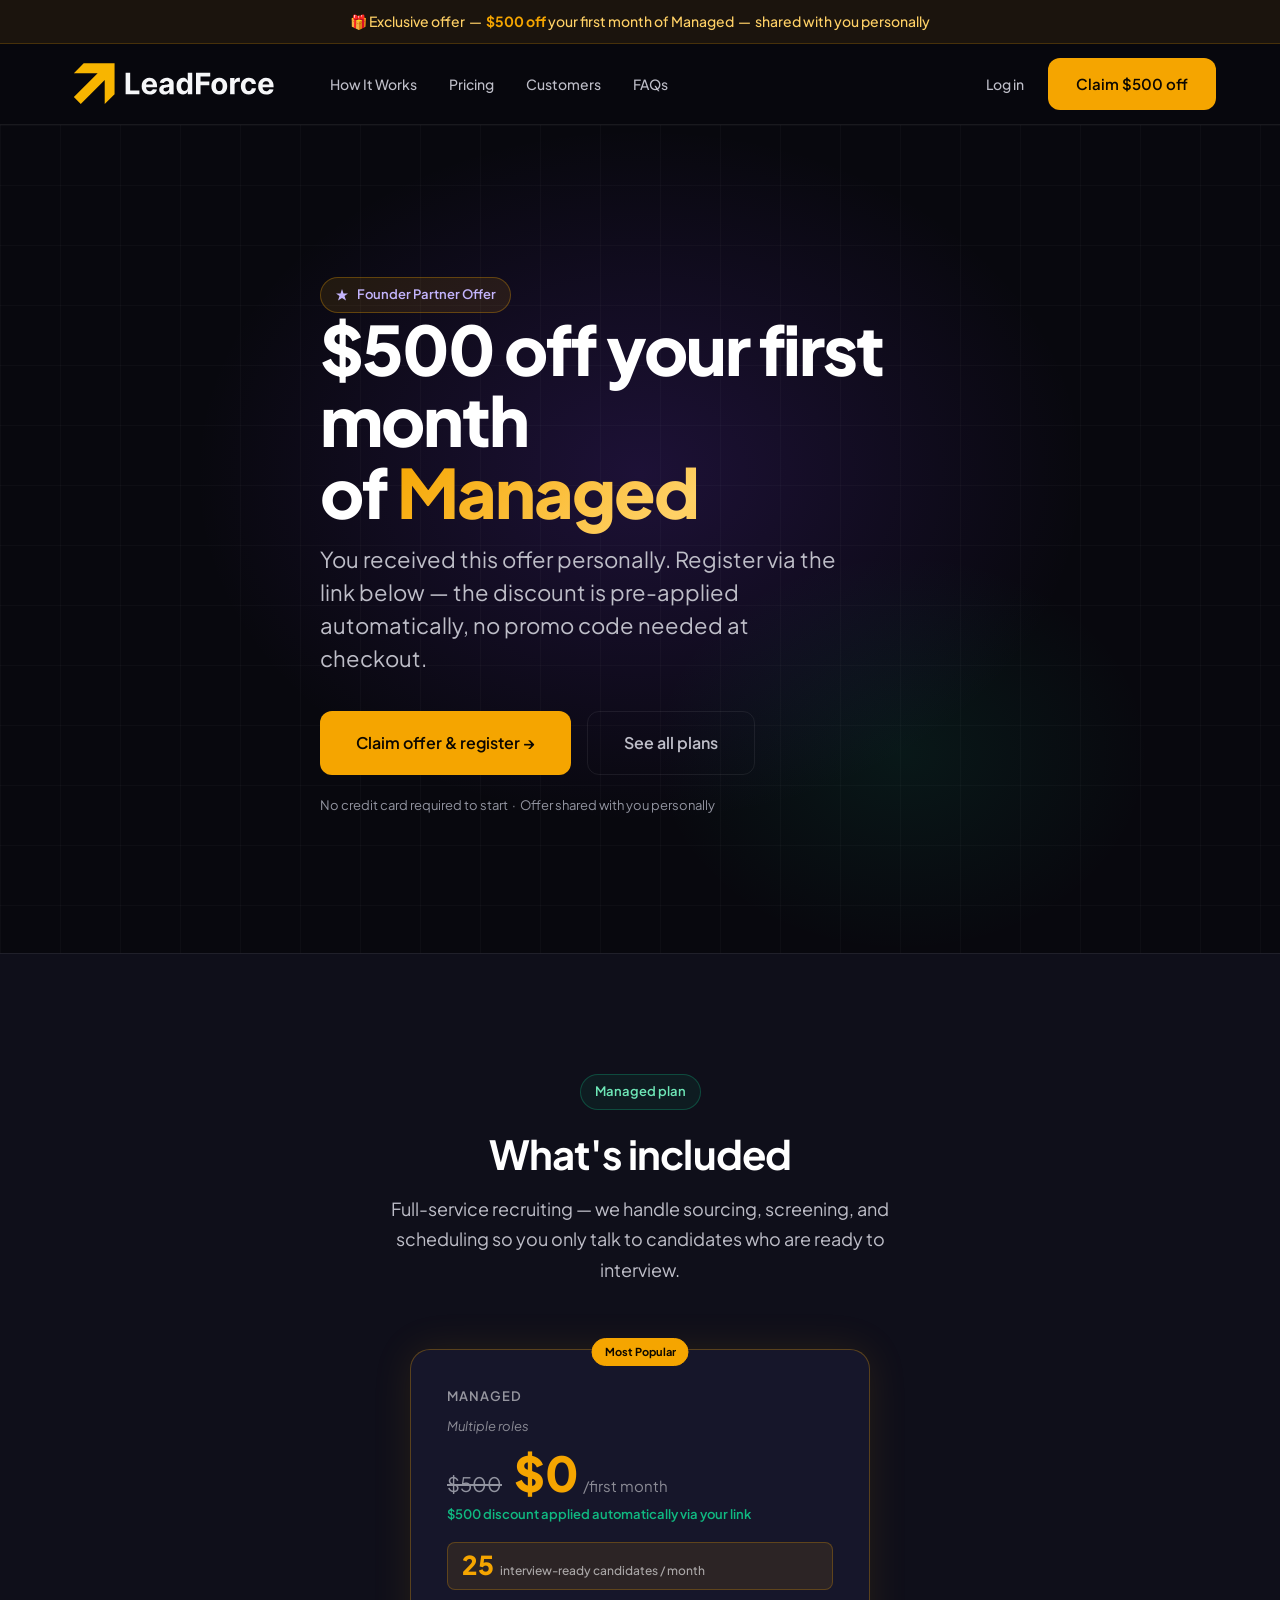
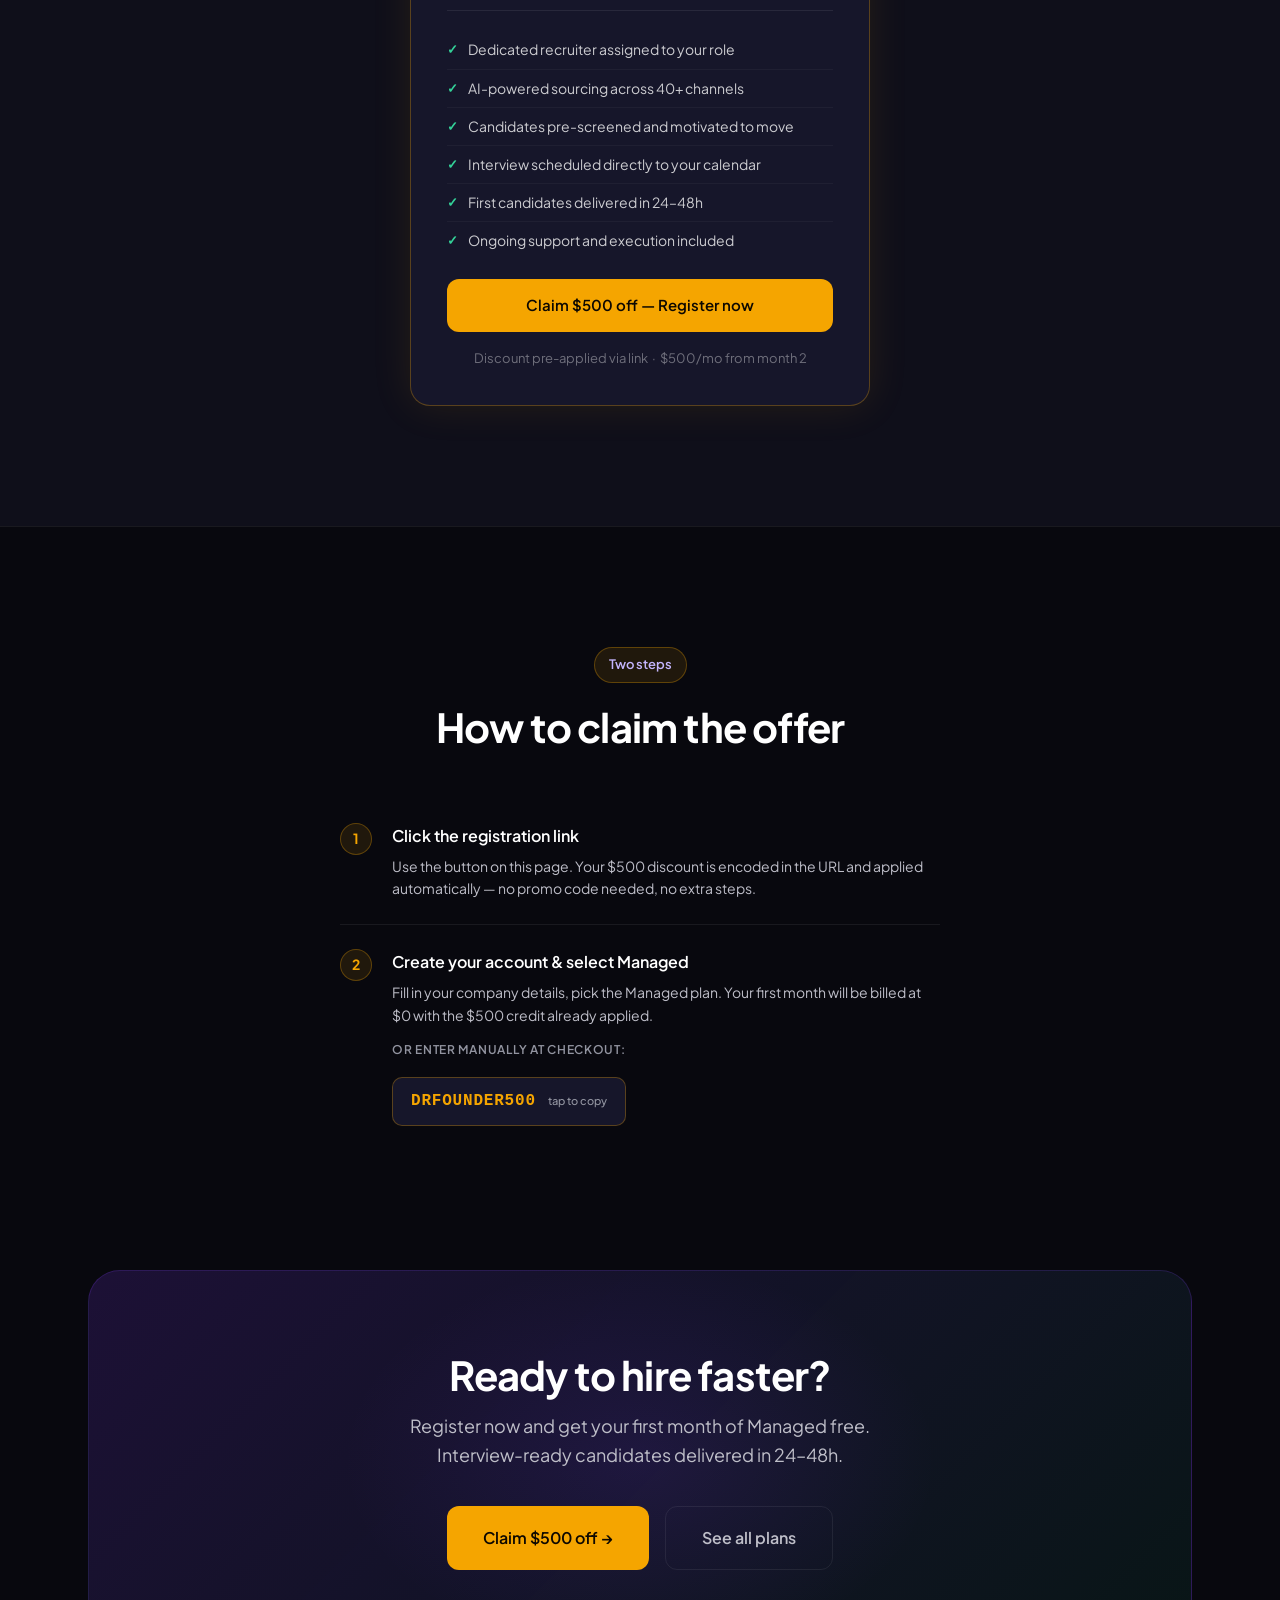
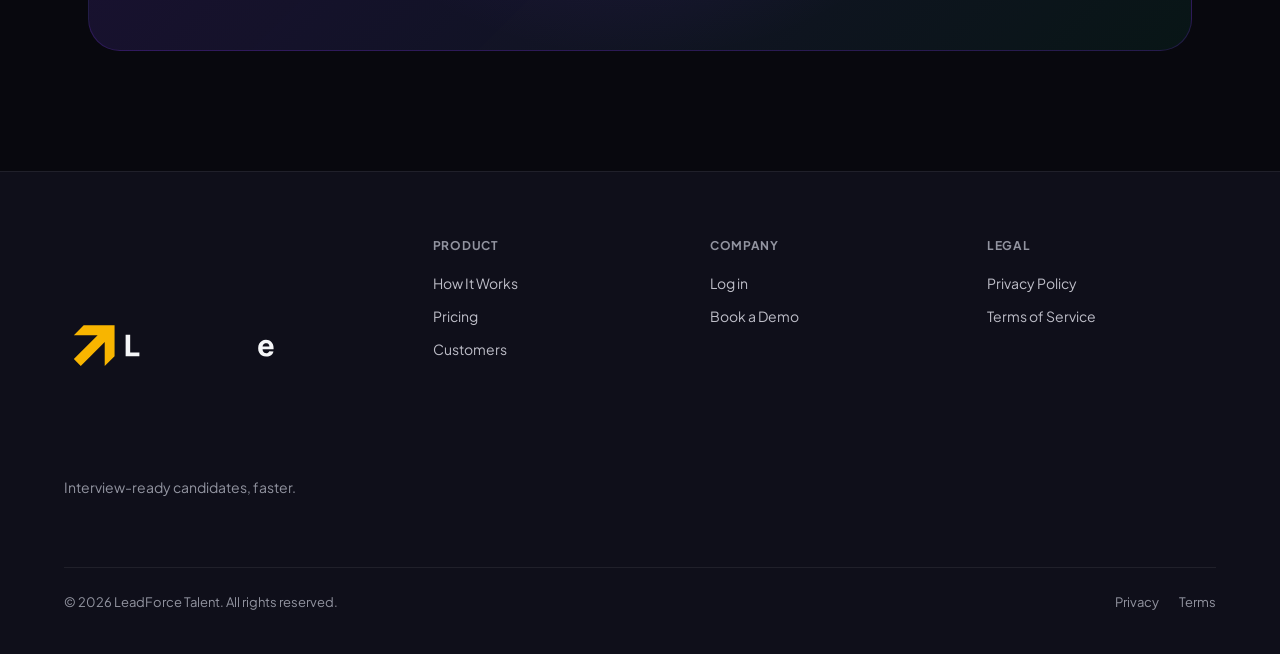
==== drfounder500.html @ cd6bd20e "Add files via upload" ====
<!DOCTYPE html>
<html lang="en">
<head>
  <meta charset="UTF-8">
  <meta name="viewport" content="width=device-width, initial-scale=1.0">
  <title>LeadForce Talent &mdash; $500 Founder Offer</title>
  <link rel="icon" type="image/png" sizes="32x32" href="assets/images/favicon-leadforce.png">
  <link rel="apple-touch-icon" href="assets/images/favicon-leadforce.png">
  <link rel="stylesheet" href="assets/css/main.css">
  <style>
    .promo-bar {
      background: rgba(245,165,0,0.08);
      border-bottom: 1px solid rgba(245,165,0,0.2);
      padding: 10px 24px;
      text-align: center;
      font-size: 14px;
      color: #FFD166;
      font-weight: 500;
    }
    .promo-bar strong { color: var(--accent-primary); }

    .offer-highlight {
      display: inline-flex;
      align-items: baseline;
      gap: 8px;
      background: rgba(245,165,0,0.08);
      border: 1px solid rgba(245,165,0,0.25);
      border-radius: 12px;
      padding: 12px 20px;
      margin-bottom: 16px;
    }
    .offer-highlight-amount {
      font-size: 42px;
      font-weight: 800;
      color: var(--accent-primary);
      line-height: 1;
    }
    .offer-highlight-label {
      font-size: 15px;
      color: var(--text-secondary);
    }

    .step-number {
      width: 32px;
      height: 32px;
      border-radius: 50%;
      background: var(--accent-subtle);
      border: 1px solid var(--border-accent);
      display: flex;
      align-items: center;
      justify-content: center;
      font-size: 14px;
      font-weight: 700;
      color: var(--accent-primary);
      flex-shrink: 0;
    }

    .steps-list {
      display: flex;
      flex-direction: column;
      gap: 0;
    }
    .step-row {
      display: flex;
      gap: 20px;
      align-items: flex-start;
      padding: 24px 0;
      border-bottom: 1px solid var(--border);
    }
    .step-row:last-child { border-bottom: none; }
    .step-row-body h4 {
      font-size: 16px;
      font-weight: 600;
      margin-bottom: 6px;
      color: var(--text-primary);
    }
    .step-row-body p {
      font-size: 14px;
      color: var(--text-secondary);
      line-height: 1.6;
    }

    .code-block {
      display: inline-flex;
      align-items: center;
      gap: 12px;
      background: var(--bg-elevated);
      border: 1px solid var(--border-accent);
      border-radius: 10px;
      padding: 10px 18px;
      margin-top: 10px;
      font-family: 'Courier New', monospace;
      font-size: 16px;
      font-weight: 700;
      color: var(--accent-primary);
      letter-spacing: 0.05em;
      cursor: pointer;
      transition: background 0.2s;
      user-select: all;
    }
    .code-block:hover {
      background: rgba(245,165,0,0.06);
    }
    .code-copy-hint {
      font-family: 'Plus Jakarta Sans', sans-serif;
      font-size: 11px;
      font-weight: 500;
      color: var(--text-muted);
      letter-spacing: 0;
    }

    .managed-card-promo {
      background: var(--bg-elevated);
      border: 1px solid var(--border-accent);
      border-radius: var(--radius-lg);
      padding: 36px;
      box-shadow: 0 0 40px rgba(245,165,0,0.1);
      position: relative;
    }
    .managed-card-promo .pricing-badge-wrap {
      position: absolute;
      top: -13px;
      left: 50%;
      transform: translateX(-50%);
    }

    .promo-original-price {
      font-size: 20px;
      color: var(--text-muted);
      text-decoration: line-through;
      margin-right: 8px;
    }
    .promo-first-month {
      font-size: 13px;
      color: var(--accent-secondary);
      font-weight: 600;
    }

    .toast-notify {
      position: fixed;
      bottom: 24px;
      left: 50%;
      transform: translateX(-50%) translateY(12px);
      background: var(--bg-elevated);
      border: 1px solid rgba(16,185,129,0.35);
      color: #6EE7B7;
      padding: 11px 24px;
      border-radius: 100px;
      font-size: 14px;
      font-weight: 600;
      opacity: 0;
      pointer-events: none;
      transition: all 0.3s ease;
      z-index: 200;
      white-space: nowrap;
    }
    .toast-notify.show {
      opacity: 1;
      transform: translateX(-50%) translateY(0);
    }
  </style>
</head>
<body>

<!-- Promo top bar instead of announcement bar -->
<div class="promo-bar">🎁 Exclusive offer &nbsp;&mdash;&nbsp; <strong>$500 off</strong> your first month of Managed &nbsp;&mdash;&nbsp; shared with you personally</div>

<header class="nav">
  <div class="container">
    <nav class="nav-inner">
      <a href="index.html" class="nav-logo">
        <svg class="nav-logo-svg" aria-label="LeadForce" viewBox="0 0 335 335" xmlns="http://www.w3.org/2000/svg">
          <path fill-rule="evenodd" clip-rule="evenodd" d="M62 136H30L15 151H30H51.2525L15 187.252L25.5 198L62 161.5L62 183V198L77 183L77 136H76.5H62Z" fill="#F8B500"/>
          <path d="M307.842 183.479C305.317 183.479 303.144 182.968 301.322 181.945C299.511 180.912 298.116 179.452 297.135 177.567C296.155 175.67 295.665 173.428 295.665 170.839C295.665 168.314 296.155 166.098 297.135 164.191C298.116 162.284 299.495 160.798 301.274 159.733C303.064 158.668 305.163 158.135 307.57 158.135C309.19 158.135 310.697 158.396 312.093 158.918C313.499 159.429 314.724 160.202 315.768 161.235C316.823 162.268 317.643 163.568 318.229 165.134C318.815 166.69 319.108 168.511 319.108 170.599V172.469H298.382V168.25H312.7C312.7 167.27 312.487 166.402 312.061 165.646C311.635 164.889 311.043 164.298 310.287 163.872C309.541 163.435 308.673 163.217 307.682 163.217C306.649 163.217 305.733 163.456 304.934 163.936C304.145 164.404 303.528 165.038 303.08 165.837C302.633 166.626 302.404 167.505 302.393 168.474V172.485C302.393 173.7 302.617 174.749 303.064 175.633C303.522 176.517 304.167 177.199 304.998 177.679C305.829 178.158 306.814 178.398 307.954 178.398C308.71 178.398 309.403 178.291 310.031 178.078C310.66 177.865 311.198 177.545 311.645 177.119C312.093 176.693 312.434 176.171 312.668 175.553L318.964 175.969C318.645 177.482 317.99 178.803 316.999 179.932C316.019 181.05 314.751 181.924 313.195 182.553C311.651 183.17 309.866 183.479 307.842 183.479Z" fill="#F5F6F8"/>
          <path d="M281.335 183.479C278.821 183.479 276.658 182.947 274.847 181.881C273.047 180.805 271.662 179.314 270.692 177.407C269.734 175.5 269.254 173.305 269.254 170.823C269.254 168.309 269.739 166.104 270.708 164.207C271.688 162.3 273.079 160.814 274.879 159.749C276.68 158.673 278.821 158.135 281.303 158.135C283.444 158.135 285.319 158.524 286.928 159.301C288.537 160.079 289.81 161.171 290.747 162.577C291.685 163.984 292.202 165.635 292.297 167.531H285.873C285.692 166.306 285.213 165.321 284.435 164.575C283.668 163.819 282.661 163.44 281.415 163.44C280.36 163.44 279.439 163.728 278.65 164.303C277.873 164.868 277.266 165.694 276.829 166.78C276.392 167.867 276.174 169.183 276.174 170.727C276.174 172.293 276.387 173.625 276.813 174.722C277.25 175.82 277.862 176.656 278.65 177.231C279.439 177.806 280.36 178.094 281.415 178.094C282.193 178.094 282.891 177.934 283.508 177.615C284.137 177.295 284.654 176.832 285.058 176.224C285.474 175.607 285.746 174.866 285.873 174.003H292.297C292.191 175.878 291.68 177.529 290.763 178.957C289.858 180.374 288.606 181.482 287.008 182.281C285.41 183.08 283.519 183.479 281.335 183.479Z" fill="#F5F6F8"/>
          <path d="M252.974 183V158.455H259.574V162.737H259.83C260.277 161.214 261.028 160.063 262.083 159.285C263.138 158.497 264.352 158.103 265.727 158.103C266.068 158.103 266.435 158.124 266.829 158.167C267.223 158.21 267.57 158.268 267.868 158.343V164.383C267.548 164.287 267.106 164.202 266.542 164.127C265.977 164.053 265.46 164.016 264.992 164.016C263.99 164.016 263.095 164.234 262.307 164.671C261.529 165.097 260.911 165.694 260.453 166.461C260.006 167.228 259.782 168.112 259.782 169.113V183H252.974Z" fill="#F5F6F8"/>
          <path d="M236.467 183.479C233.985 183.479 231.838 182.952 230.027 181.897C228.227 180.832 226.836 179.351 225.856 177.455C224.876 175.548 224.386 173.337 224.386 170.823C224.386 168.288 224.876 166.072 225.856 164.175C226.836 162.268 228.227 160.788 230.027 159.733C231.838 158.668 233.985 158.135 236.467 158.135C238.949 158.135 241.091 158.668 242.891 159.733C244.702 160.788 246.098 162.268 247.078 164.175C248.058 166.072 248.548 168.288 248.548 170.823C248.548 173.337 248.058 175.548 247.078 177.455C246.098 179.351 244.702 180.832 242.891 181.897C241.091 182.952 238.949 183.479 236.467 183.479ZM236.499 178.206C237.628 178.206 238.571 177.886 239.327 177.247C240.084 176.597 240.654 175.713 241.037 174.594C241.431 173.476 241.629 172.203 241.629 170.775C241.629 169.348 241.431 168.075 241.037 166.956C240.654 165.837 240.084 164.953 239.327 164.303C238.571 163.653 237.628 163.328 236.499 163.328C235.359 163.328 234.4 163.653 233.622 164.303C232.855 164.953 232.275 165.837 231.881 166.956C231.497 168.075 231.305 169.348 231.305 170.775C231.305 172.203 231.497 173.476 231.881 174.594C232.275 175.713 232.855 176.597 233.622 177.247C234.4 177.886 235.359 178.206 236.499 178.206Z" fill="#F5F6F8"/>
          <path d="M200.983 183V150.273H222.652V155.978H207.903V163.776H221.214V169.481H207.903V183H200.983Z" fill="#F5F6F8"/>
          <path d="M181.292 183.399C179.427 183.399 177.739 182.92 176.226 181.961C174.724 180.992 173.531 179.57 172.646 177.695C171.773 175.809 171.336 173.497 171.336 170.759C171.336 167.947 171.789 165.608 172.694 163.744C173.6 161.869 174.804 160.468 176.306 159.541C177.819 158.604 179.475 158.135 181.276 158.135C182.65 158.135 183.795 158.369 184.711 158.838C185.638 159.296 186.384 159.871 186.949 160.564C187.524 161.246 187.961 161.917 188.259 162.577H188.467V150.273H195.258V183H188.547V179.069H188.259C187.939 179.751 187.487 180.427 186.901 181.098C186.325 181.759 185.574 182.308 184.647 182.744C183.731 183.181 182.613 183.399 181.292 183.399ZM183.449 177.982C184.546 177.982 185.473 177.684 186.23 177.087C186.997 176.48 187.583 175.633 187.987 174.546C188.403 173.46 188.611 172.187 188.611 170.727C188.611 169.268 188.408 168 188.003 166.924C187.598 165.848 187.013 165.017 186.246 164.431C185.478 163.845 184.546 163.552 183.449 163.552C182.33 163.552 181.388 163.856 180.621 164.463C179.853 165.07 179.273 165.912 178.879 166.988C178.484 168.064 178.287 169.31 178.287 170.727C178.287 172.155 178.484 173.417 178.879 174.515C179.283 175.601 179.864 176.453 180.621 177.071C181.388 177.679 182.33 177.982 183.449 177.982Z" fill="#F5F6F8"/>
          <path d="M153.143 183.463C151.577 183.463 150.181 183.192 148.956 182.648C147.731 182.094 146.761 181.279 146.047 180.203C145.344 179.117 144.993 177.764 144.993 176.145C144.993 174.781 145.243 173.636 145.744 172.709C146.245 171.782 146.926 171.036 147.789 170.472C148.652 169.907 149.632 169.481 150.73 169.193C151.838 168.906 152.999 168.703 154.213 168.586C155.641 168.437 156.791 168.298 157.665 168.17C158.539 168.032 159.172 167.83 159.567 167.563C159.961 167.297 160.158 166.903 160.158 166.381V166.285C160.158 165.273 159.838 164.49 159.199 163.936C158.571 163.382 157.676 163.105 156.514 163.105C155.289 163.105 154.315 163.376 153.59 163.92C152.866 164.452 152.386 165.124 152.152 165.933L145.856 165.422C146.175 163.93 146.804 162.641 147.741 161.555C148.679 160.457 149.888 159.616 151.369 159.03C152.86 158.433 154.586 158.135 156.546 158.135C157.91 158.135 159.215 158.295 160.462 158.614C161.719 158.934 162.832 159.429 163.801 160.101C164.782 160.772 165.554 161.635 166.119 162.689C166.683 163.733 166.965 164.985 166.965 166.445V183H160.509V179.596H160.318C159.924 180.363 159.396 181.04 158.736 181.626C158.075 182.201 157.282 182.654 156.355 182.984C155.428 183.304 154.357 183.463 153.143 183.463ZM155.092 178.765C156.094 178.765 156.978 178.568 157.745 178.174C158.512 177.769 159.114 177.226 159.551 176.544C159.987 175.862 160.206 175.09 160.206 174.227V171.622C159.993 171.761 159.7 171.888 159.327 172.006C158.965 172.112 158.555 172.213 158.096 172.309C157.638 172.395 157.18 172.474 156.722 172.549C156.264 172.613 155.849 172.672 155.476 172.725C154.677 172.842 153.979 173.028 153.382 173.284C152.786 173.54 152.322 173.886 151.992 174.323C151.662 174.749 151.497 175.282 151.497 175.921C151.497 176.848 151.832 177.556 152.503 178.046C153.185 178.526 154.048 178.765 155.092 178.765Z" fill="#F5F6F8"/>
          <path d="M130.435 183.479C127.91 183.479 125.737 182.968 123.915 181.945C122.104 180.912 120.708 179.452 119.728 177.567C118.748 175.67 118.258 173.428 118.258 170.839C118.258 168.314 118.748 166.098 119.728 164.191C120.708 162.284 122.088 160.798 123.867 159.733C125.657 158.668 127.756 158.135 130.163 158.135C131.783 158.135 133.29 158.396 134.686 158.918C136.092 159.429 137.317 160.202 138.361 161.235C139.416 162.268 140.236 163.568 140.822 165.134C141.408 166.69 141.701 168.511 141.701 170.599V172.469H120.975V168.25H135.293C135.293 167.27 135.08 166.402 134.654 165.646C134.228 164.889 133.636 164.298 132.88 163.872C132.134 163.435 131.266 163.217 130.275 163.217C129.242 163.217 128.326 163.456 127.527 163.936C126.738 164.404 126.12 165.038 125.673 165.837C125.225 166.626 124.996 167.505 124.986 168.474V172.485C124.986 173.7 125.209 174.749 125.657 175.633C126.115 176.517 126.759 177.199 127.59 177.679C128.421 178.158 129.407 178.398 130.547 178.398C131.303 178.398 131.996 178.291 132.624 178.078C133.253 177.865 133.791 177.545 134.238 177.119C134.686 176.693 135.027 176.171 135.261 175.553L141.557 175.969C141.237 177.482 140.582 178.803 139.592 179.932C138.611 181.05 137.344 181.924 135.788 182.553C134.243 183.17 132.459 183.479 130.435 183.479Z" fill="#F5F6F8"/>
          <path d="M93.8445 183V150.273H100.764V177.295H114.794V183H93.8445Z" fill="#F5F6F8"/>
        </svg>
      </a>
      <div class="nav-links">
        <a href="how-it-works.html">How It Works</a>
        <a href="pricing.html">Pricing</a>
        <a href="index.html#testimonials">Customers</a>
        <a href="pricing.html#faq">FAQs</a>
      </div>
      <div class="nav-actions">
        <a href="https://global.leadforcetalent.com/" class="nav-login">Log in</a>
        <a href="https://global.leadforcetalent.com/?id=DRFOUNDER500" class="btn btn-primary">Claim $500 off</a>
        <button class="nav-hamburger"><span></span><span></span><span></span></button>
      </div>
    </nav>
  </div>
  <div class="mobile-menu">
    <a href="how-it-works.html">How It Works</a>
    <a href="pricing.html">Pricing</a>
    <a href="index.html#testimonials">Customers</a>
    <a href="pricing.html#faq">FAQs</a>
    <a href="https://global.leadforcetalent.com/" class="nav-login">Log in</a>
    <a href="https://global.leadforcetalent.com/?id=DRFOUNDER500" class="btn btn-primary btn-full">Claim $500 off</a>
  </div>
</header>

<!-- HERO -->
<section class="hero section-dark" style="padding: 96px 0 80px; position: relative; overflow: hidden;">
  <div class="hero-bg"><div class="hero-grid"></div></div>
  <div class="container">
    <div style="max-width: 640px; position: relative; z-index: 1;">
      <div class="hero-badge reveal">
        <span class="badge">
          <svg width="14" height="14" viewBox="0 0 14 14" fill="none"><path d="M7 1L8.5 5.5H13L9.5 8L11 12.5L7 10L3 12.5L4.5 8L1 5.5H5.5L7 1Z" fill="#C4B5FD"/></svg>
          Founder Partner Offer
        </span>
      </div>
      <h1 class="hero-h1 reveal reveal-delay-1">
        $500 off your first month<br>of <span class="gradient-text">Managed</span>
      </h1>
      <p class="hero-h1-sub reveal reveal-delay-2" style="margin-top: 16px; max-width: 520px;">
        You received this offer personally. Register via the link below &mdash; the discount is pre-applied automatically, no promo code needed at checkout.
      </p>
      <div class="hero-ctas reveal reveal-delay-3">
        <a href="https://global.leadforcetalent.com/?id=DRFOUNDER500" class="btn btn-primary btn-lg" target="_blank" rel="noopener">
          Claim offer &amp; register &rarr;
        </a>
        <a href="pricing.html" class="btn btn-ghost btn-lg">See all plans</a>
      </div>
      <p class="reveal reveal-delay-4" style="margin-top: 20px; font-size: 13px; color: var(--text-muted);">
        No credit card required to start &nbsp;&middot;&nbsp; Offer shared with you personally
      </p>
    </div>
  </div>
</section>

<!-- WHAT YOU GET: Managed card -->
<section class="section section-surface section-border-t">
  <div class="container">
    <div class="section-label reveal"><span class="badge badge-success">Managed plan</span></div>
    <h2 class="h2 section-headline reveal reveal-delay-1">What's included</h2>
    <p class="section-sub reveal reveal-delay-2">Full-service recruiting &mdash; we handle sourcing, screening, and scheduling so you only talk to candidates who are ready to interview.</p>

    <div style="max-width: 460px; margin: 0 auto;">
      <div class="managed-card-promo reveal reveal-delay-2">
        <div class="pricing-badge-wrap"><span class="badge badge-featured">Most Popular</span></div>
        <div class="pricing-name">Managed</div>
        <div class="pricing-plan-sub">Multiple roles</div>
        <div class="pricing-price-row">
          <span class="promo-original-price">$500</span>
          <span class="pricing-amount" style="color: var(--accent-primary);">$0</span>
          <span class="pricing-suffix">/first month</span>
        </div>
        <p class="promo-first-month" style="margin-bottom: 16px;">$500 discount applied automatically via your link</p>
        <div class="pricing-cand-chip">
          <span class="pricing-cand-num">25</span>
          <span class="pricing-cand-label">interview-ready candidates / month</span>
        </div>
        <hr class="pricing-divider">
        <ul class="pricing-features">
          <li>Dedicated recruiter assigned to your role</li>
          <li>AI-powered sourcing across 40+ channels</li>
          <li>Candidates pre-screened and motivated to move</li>
          <li>Interview scheduled directly to your calendar</li>
          <li>First candidates delivered in 24&ndash;48h</li>
          <li>Ongoing support and execution included</li>
        </ul>
        <a href="https://global.leadforcetalent.com/?id=DRFOUNDER500" class="btn btn-primary btn-full" target="_blank" rel="noopener">
          Claim $500 off &mdash; Register now
        </a>
        <p class="pricing-trust" style="margin-top: 16px;">Discount pre-applied via link &nbsp;&middot;&nbsp; $500/mo from month 2</p>
      </div>
    </div>
  </div>
</section>

<!-- HOW IT WORKS -->
<section class="section section-dark section-border-t">
  <div class="container">
    <div class="section-label reveal"><span class="badge">Two steps</span></div>
    <h2 class="h2 section-headline reveal reveal-delay-1">How to claim the offer</h2>

    <div style="max-width: 600px; margin: 48px auto 0;">
      <div class="steps-list">
        <div class="step-row reveal">
          <div class="step-number">1</div>
          <div class="step-row-body">
            <h4>Click the registration link</h4>
            <p>Use the button on this page. Your $500 discount is encoded in the URL and applied automatically &mdash; no promo code needed, no extra steps.</p>
          </div>
        </div>
        <div class="step-row reveal reveal-delay-1">
          <div class="step-number">2</div>
          <div class="step-row-body">
            <h4>Create your account &amp; select Managed</h4>
            <p>Fill in your company details, pick the Managed plan. Your first month will be billed at $0 with the $500 credit already applied.</p>
            <div style="margin-top: 14px;">
              <p style="font-size: 12px; color: var(--text-muted); text-transform: uppercase; letter-spacing: 0.06em; font-weight: 600; margin-bottom: 8px;">Or enter manually at checkout:</p>
              <div class="code-block" onclick="copyCode()">
                DRFOUNDER500
                <span class="code-copy-hint">tap to copy</span>
              </div>
            </div>
          </div>
        </div>
      </div>
    </div>
  </div>
</section>

<!-- CTA BANNER -->
<div class="container" style="padding-bottom: 0;">
  <div class="cta-banner reveal">
    <div class="cta-banner-inner">
      <h2 class="h2" style="margin-bottom: 12px;">Ready to hire faster?</h2>
      <p>Register now and get your first month of Managed free. Interview-ready candidates delivered in 24&ndash;48h.</p>
      <div class="cta-banner-btns">
        <a href="https://global.leadforcetalent.com/?id=DRFOUNDER500" class="btn btn-primary btn-lg" target="_blank" rel="noopener">Claim $500 off &rarr;</a>
        <a href="pricing.html" class="btn btn-ghost btn-lg">See all plans</a>
      </div>
    </div>
  </div>
</div>

<!-- FOOTER -->
<footer class="footer">
  <div class="container">
    <div class="footer-grid">
      <div>
        <a href="index.html" class="nav-logo" style="margin-bottom: 10px; display: inline-flex;">
          <svg aria-label="LeadForce" viewBox="0 0 335 335" xmlns="http://www.w3.org/2000/svg" style="width:140px;height:auto;">
            <path fill-rule="evenodd" clip-rule="evenodd" d="M62 136H30L15 151H30H51.2525L15 187.252L25.5 198L62 161.5L62 183V198L77 183L77 136H76.5H62Z" fill="#F8B500"/>
            <path d="M307.842 183.479C305.317 183.479 303.144 182.968 301.322 181.945C299.511 180.912 298.116 179.452 297.135 177.567C296.155 175.67 295.665 173.428 295.665 170.839C295.665 168.314 296.155 166.098 297.135 164.191C298.116 162.284 299.495 160.798 301.274 159.733C303.064 158.668 305.163 158.135 307.57 158.135C309.19 158.135 310.697 158.396 312.093 158.918C313.499 159.429 314.724 160.202 315.768 161.235C316.823 162.268 317.643 163.568 318.229 165.134C318.815 166.69 319.108 168.511 319.108 170.599V172.469H298.382V168.25H312.7C312.7 167.27 312.487 166.402 312.061 165.646C311.635 164.889 311.043 164.298 310.287 163.872C309.541 163.435 308.673 163.217 307.682 163.217C306.649 163.217 305.733 163.456 304.934 163.936C304.145 164.404 303.528 165.038 303.08 165.837C302.633 166.626 302.404 167.505 302.393 168.474V172.485C302.393 173.7 302.617 174.749 303.064 175.633C303.522 176.517 304.167 177.199 304.998 177.679C305.829 178.158 306.814 178.398 307.954 178.398C308.71 178.398 309.403 178.291 310.031 178.078C310.66 177.865 311.198 177.545 311.645 177.119C312.093 176.693 312.434 176.171 312.668 175.553L318.964 175.969C318.645 177.482 317.99 178.803 316.999 179.932C316.019 181.05 314.751 181.924 313.195 182.553C311.651 183.17 309.866 183.479 307.842 183.479Z" fill="#F5F6F8"/>
            <path d="M93.8445 183V150.273H100.764V177.295H114.794V183H93.8445Z" fill="#F5F6F8"/>
          </svg>
        </a>
        <p class="footer-brand-tag">Interview-ready candidates, faster.</p>
      </div>
      <div>
        <div class="footer-col-heading">Product</div>
        <div class="footer-links">
          <a href="how-it-works.html">How It Works</a>
          <a href="pricing.html">Pricing</a>
          <a href="index.html#testimonials">Customers</a>
        </div>
      </div>
      <div>
        <div class="footer-col-heading">Company</div>
        <div class="footer-links">
          <a href="https://global.leadforcetalent.com/" target="_blank">Log in</a>
          <a href="https://calendly.com/lftw/leadforcetalent-meeting" target="_blank">Book a Demo</a>
        </div>
      </div>
      <div>
        <div class="footer-col-heading">Legal</div>
        <div class="footer-links">
          <a href="privacy.html">Privacy Policy</a>
          <a href="terms.html">Terms of Service</a>
        </div>
      </div>
    </div>
    <div class="footer-bottom">
      <span>&copy; 2026 LeadForce Talent. All rights reserved.</span>
      <div class="footer-legal">
        <a href="privacy.html">Privacy</a>
        <a href="terms.html">Terms</a>
      </div>
    </div>
  </div>
</footer>

<div class="toast-notify" id="toast">&#10003; Copied &mdash; DRFOUNDER500</div>

<script src="assets/js/main.js"></script>
<script>
  function copyCode() {
    navigator.clipboard.writeText('DRFOUNDER500').then(function() {
      var t = document.getElementById('toast');
      t.classList.add('show');
      setTimeout(function() { t.classList.remove('show'); }, 2500);
    });
  }
</script>

</body>
</html>
---- assets/css/main.css ----
@import url('https://fonts.googleapis.com/css2?family=Plus+Jakarta+Sans:wght@400;500;600;700;800&display=swap');
:root{--bg-primary:#08080E;--bg-surface:#0F0F1A;--bg-elevated:#16162A;--bg-light:#F8F8FF;--accent-primary:#F5A500;--accent-hover:#D48E00;--accent-glow:rgba(245,165,0,0.25);--accent-subtle:rgba(245,165,0,0.1);--accent-secondary:#10B981;--text-primary:#FFFFFF;--text-secondary:#BEBEC8;--text-muted:#9294A0;--text-dark:#18181B;--border:rgba(255,255,255,0.07);--border-accent:rgba(245,165,0,0.3);--radius-sm:6px;--radius-md:12px;--radius-lg:20px;--radius-xl:32px;--radius-pill:100px;--shadow-card:0 1px 3px rgba(0,0,0,0.4),0 0 0 1px rgba(255,255,255,0.05);--shadow-glow:0 0 60px rgba(245,165,0,0.15);--shadow-hover:0 20px 60px rgba(0,0,0,0.4);--section-y:120px;--section-y-sm:64px;--container:1200px;--container-pad:24px}
*,*::before,*::after{box-sizing:border-box;margin:0;padding:0}
html{scroll-behavior:smooth;overflow-x:hidden}
body{font-family:'Plus Jakarta Sans',-apple-system,sans-serif;background:var(--bg-primary);color:var(--text-primary);line-height:1.65;-webkit-font-smoothing:antialiased;overflow-x:hidden}
a{text-decoration:none;color:inherit}img{display:block;max-width:100%}ul{list-style:none}button{cursor:pointer;border:none;background:none;font-family:inherit}
.container{max-width:var(--container);margin:0 auto;padding:0 var(--container-pad)}
.display{font-size:clamp(40px,6vw,72px);font-weight:800;line-height:1.05;letter-spacing:-0.03em}
.h1{font-size:clamp(32px,4.5vw,56px);font-weight:700;line-height:1.1;letter-spacing:-0.025em}
.h2{font-size:clamp(26px,3.5vw,40px);font-weight:700;line-height:1.2;letter-spacing:-0.02em}
.h3{font-size:clamp(18px,2vw,24px);font-weight:600;line-height:1.3}
.body-lg{font-size:18px;line-height:1.7}.body{font-size:16px;line-height:1.65}.small{font-size:14px;line-height:1.5}
.text-secondary{color:var(--text-secondary)}.text-muted{color:var(--text-muted)}.text-accent{color:var(--accent-primary)}.text-success{color:var(--accent-secondary)}.text-warning{color:#F59E0B}.text-center{text-align:center}
.gradient-text{background:linear-gradient(135deg,#F5A500,#FFD166,#F5A500);background-size:200% auto;-webkit-background-clip:text;background-clip:text;color:transparent;animation:gradient-shift 5s ease infinite}
@keyframes gradient-shift{0%{background-position:0% 50%}50%{background-position:100% 50%}100%{background-position:0% 50%}}
.badge{display:inline-flex;align-items:center;gap:8px;padding:6px 14px;border-radius:var(--radius-pill);border:1px solid var(--border-accent);background:var(--accent-subtle);color:#C4B5FD;font-size:13px;font-weight:600}
.badge-success{border-color:rgba(16,185,129,0.3);background:rgba(16,185,129,0.08);color:#6EE7B7}
.badge-warning{border-color:rgba(245,158,11,0.3);background:rgba(245,158,11,0.08);color:#FCD34D}
.badge-featured{background:var(--accent-primary);border-color:var(--accent-primary);color:#0D0800;font-size:11px;padding:4px 12px;font-weight:700}
.btn{display:inline-flex;align-items:center;gap:8px;padding:14px 28px;border-radius:var(--radius-md);font-size:15px;font-weight:600;transition:all 0.2s ease;white-space:nowrap}
.btn-primary{background:var(--accent-primary);color:#0D0800}
.btn-primary:hover{background:var(--accent-hover);box-shadow:0 0 30px rgba(124,58,237,0.45);transform:translateY(-1px)}
.btn-ghost{background:transparent;color:var(--text-secondary);border:1px solid var(--border)}
.btn-ghost:hover{border-color:rgba(255,255,255,0.3);color:var(--text-primary);background:rgba(255,255,255,0.04)}
.btn-lg{padding:18px 36px;font-size:16px;border-radius:12px}.btn-full{width:100%;justify-content:center}
.announcement-bar{background:rgba(124,58,237,0.12);border-bottom:1px solid rgba(245,165,0,0.2);padding:10px 24px;text-align:center;font-size:14px;color:#D4BBFF}
.announcement-bar a{color:var(--accent-primary);font-weight:600;margin-left:8px}
.nav{position:sticky;top:0;z-index:100;background:rgba(8,8,14,0.8);backdrop-filter:blur(20px);-webkit-backdrop-filter:blur(20px);border-bottom:1px solid var(--border);transition:background 0.3s ease}
.nav.scrolled{background:rgba(8,8,14,0.97)}
.nav-inner{display:flex;align-items:center;height:80px;gap:32px}
.nav-logo{font-size:24px;font-weight:800;color:var(--text-primary);display:flex;align-items:center;gap:14px;flex-shrink:0}
.nav-logo svg{height:auto;width:220px;min-width:220px;display:block}
.nav-logo span{color:var(--accent-primary)}
.nav-logo-icon{width:28px;height:28px;background:var(--accent-primary);border-radius:7px;display:flex;align-items:center;justify-content:center}
.nav-links{display:flex;align-items:center;gap:4px;flex:1}
.nav-links a{padding:8px 14px;font-size:14px;font-weight:500;color:var(--text-secondary);border-radius:8px;transition:all 0.15s ease}
.nav-links a:hover,.nav-links a.active{color:var(--text-primary);background:rgba(255,255,255,0.05)}
.nav-actions{display:flex;align-items:center;gap:12px;margin-left:auto}
.nav-login{font-size:14px;font-weight:500;color:var(--text-secondary);padding:8px 12px}
.nav-login:hover{color:var(--text-primary)}
.nav-hamburger{display:none;flex-direction:column;gap:5px;padding:8px;cursor:pointer}
.nav-hamburger span{display:block;width:22px;height:2px;background:var(--text-secondary);border-radius:2px;transition:all 0.3s ease}
.mobile-menu{display:none;flex-direction:column;gap:4px;padding:16px 24px 24px;border-top:1px solid var(--border);background:var(--bg-surface)}
.mobile-menu.open{display:flex}
.mobile-menu a{padding:12px 16px;font-size:15px;font-weight:500;color:var(--text-secondary);border-radius:10px}
.mobile-menu a:hover{color:var(--text-primary);background:rgba(255,255,255,0.05)}
.mobile-menu .btn{margin-top:8px}
@media(max-width:768px){.nav-links,.nav-login{display:none}.nav-hamburger{display:flex}}
.section{padding:var(--section-y) 0}.section-sm{padding:var(--section-y-sm) 0}
.section-dark{background:var(--bg-primary)}.section-surface{background:var(--bg-surface)}
.section-border-t{border-top:1px solid var(--border)}.section-border-b{border-bottom:1px solid var(--border)}
.section-label{display:flex;justify-content:center;margin-bottom:20px}
.section-headline{text-align:center;margin-bottom:16px}
.section-sub{text-align:center;color:var(--text-secondary);font-size:18px;line-height:1.7;max-width:560px;margin:0 auto 64px}
.grid-2{display:grid;grid-template-columns:1fr 1fr;gap:24px}
.grid-3{display:grid;grid-template-columns:1fr 1fr 1fr;gap:24px}
@media(max-width:1024px){.grid-3{grid-template-columns:1fr 1fr}}
@media(max-width:768px){.grid-2,.grid-3{grid-template-columns:1fr}}
.reveal{opacity:0;transform:translateY(28px);transition:opacity 0.65s ease,transform 0.65s ease}
.reveal.visible{opacity:1;transform:translateY(0)}
.reveal-delay-1{transition-delay:80ms}.reveal-delay-2{transition-delay:160ms}.reveal-delay-3{transition-delay:240ms}.reveal-delay-4{transition-delay:320ms}
.hero{position:relative;overflow:hidden;min-height:92vh;display:flex;align-items:center;padding:80px 0}
.hero-bg{position:absolute;inset:0;pointer-events:none;z-index:0}
.hero-bg::before{content:'';position:absolute;top:0;left:50%;transform:translateX(-50%);width:900px;height:700px;background:radial-gradient(ellipse at center,rgba(124,58,237,0.18) 0%,transparent 70%)}
.hero-bg::after{content:'';position:absolute;bottom:0;right:10%;width:500px;height:400px;background:radial-gradient(ellipse at center,rgba(16,185,129,0.09) 0%,transparent 70%)}
.hero-grid{position:absolute;inset:0;background-image:linear-gradient(rgba(255,255,255,0.025) 1px,transparent 1px),linear-gradient(90deg,rgba(255,255,255,0.025) 1px,transparent 1px);background-size:60px 60px}
.hero-inner{position:relative;z-index:1;display:grid;grid-template-columns:55% 45%;gap:48px;align-items:center}
.hero-h1{font-size:clamp(40px,5.5vw,68px);font-weight:800;line-height:1.05;letter-spacing:-0.03em;margin-bottom:8px}
.hero-h1-sub{font-size:clamp(17px,2vw,22px);font-weight:400;color:var(--text-secondary);margin-top:8px;line-height:1.5}
.hero-sub{font-size:18px;color:var(--text-secondary);line-height:1.7;max-width:480px;margin-top:20px}
.hero-ctas{display:flex;gap:16px;flex-wrap:wrap;margin-top:36px}
.hero-trust{display:flex;align-items:center;gap:14px;margin-top:28px}
.avatars{display:flex}
.avatar{width:32px;height:32px;border-radius:50%;border:2px solid var(--bg-primary);overflow:hidden;margin-right:-8px;background:#fff}
.avatar img{width:100%;height:100%;object-fit:contain;padding:4px}
.hero-trust-text{font-size:14px;color:var(--text-secondary);margin-left:8px}
.company-logos{display:flex;gap:8px;flex-wrap:wrap}
.company-logos .avatar{width:38px;height:38px;margin-right:0;border-color:rgba(255,255,255,0.55);background:radial-gradient(circle at 30% 30%,rgba(255,255,255,0.98),rgba(236,240,255,0.88));box-shadow:0 0 0 1px rgba(245,165,0,0.22),0 6px 16px rgba(0,0,0,0.25)}
.company-logos .avatar img{padding:2px}
.mockup-card{background:var(--bg-surface);border:1px solid var(--border);border-radius:24px;overflow:hidden;box-shadow:var(--shadow-glow),var(--shadow-card)}
.mockup-topbar{display:flex;align-items:center;gap:12px;padding:14px 20px;border-bottom:1px solid var(--border);background:var(--bg-elevated)}
.mockup-dots{display:flex;gap:6px}
.mockup-dot{width:10px;height:10px;border-radius:50%}
.dot-red{background:#EF4444}.dot-yellow{background:#F59E0B}.dot-green{background:#10B981}
.mockup-title{font-size:13px;font-weight:600;color:var(--text-secondary)}
.mockup-body{padding:20px}
.mockup-stats{display:grid;grid-template-columns:repeat(3,1fr);gap:12px;margin-bottom:20px}
.mockup-stat{background:var(--bg-elevated);border-radius:10px;padding:12px;text-align:center}
.mockup-stat-num{font-size:20px;font-weight:700;color:var(--text-primary)}
.mockup-stat-label{font-size:10px;color:var(--text-muted);margin-top:2px;line-height:1.3}
.mockup-table{width:100%;border-collapse:collapse}
.mockup-table th{font-size:10px;font-weight:600;color:var(--text-muted);text-transform:uppercase;letter-spacing:0.05em;padding:6px 8px;text-align:left;border-bottom:1px solid var(--border)}
.mockup-table td{font-size:12px;padding:8px;border-bottom:1px solid rgba(255,255,255,0.04);color:var(--text-secondary);vertical-align:middle}
.mockup-table td:first-child{color:var(--text-primary);font-weight:500}
.status-badge{display:inline-block;padding:3px 8px;border-radius:20px;font-size:10px;font-weight:600}
.status-green{background:rgba(16,185,129,0.15);color:#6EE7B7}.status-yellow{background:rgba(245,158,11,0.15);color:#FCD34D}
.status-blue{background:rgba(59,130,246,0.15);color:#93C5FD}.status-purple{background:rgba(245,165,0,0.2);color:#C4B5FD}
.mockup-footer{margin-top:14px;padding-top:14px;border-top:1px solid var(--border);font-size:11px;color:var(--text-muted)}
.mockup-progress{height:4px;background:var(--bg-elevated);border-radius:4px;margin-top:6px;overflow:hidden}
.mockup-progress-bar{height:100%;width:62%;background:linear-gradient(90deg,var(--accent-primary),var(--accent-secondary));border-radius:4px}
.float-badge{position:absolute;border-radius:12px;font-size:12px;font-weight:600;padding:8px 14px;white-space:nowrap;animation:float 3s ease-in-out infinite}
.float-badge-1{top:-16px;right:-10px;background:rgba(16,185,129,0.15);border:1px solid rgba(16,185,129,0.3);color:#6EE7B7;animation-delay:0s}
.float-badge-2{bottom:-16px;left:-10px;background:var(--bg-elevated);border:1px solid var(--border);color:var(--text-primary);animation-delay:1.5s}
@keyframes float{0%,100%{transform:translateY(0)}50%{transform:translateY(-6px)}}
@media(max-width:1024px){.hero-inner{grid-template-columns:1fr}.hero-visual{display:none}.hero{min-height:auto;padding:80px 0 60px}}
.logo-bar{padding:36px 0;background:var(--bg-surface);border-top:1px solid var(--border);border-bottom:1px solid var(--border)}
.logo-bar-label{text-align:center;font-size:12px;font-weight:600;letter-spacing:0.06em;text-transform:uppercase;color:var(--text-secondary);margin-bottom:24px}
.logo-bar-row{display:flex;justify-content:center;align-items:center;flex-wrap:wrap;gap:12px 40px}
.logo-item{font-size:15px;font-weight:700;color:var(--text-secondary);letter-spacing:0.02em;opacity:0.85;transition:opacity 0.2s}
.logo-item:hover{opacity:1;color:var(--text-primary)}
.compare-grid{display:grid;grid-template-columns:1fr 1fr;gap:24px;margin-top:64px}
.compare-card{border-radius:var(--radius-lg);padding:36px}
.compare-card-bad{background:rgba(239,68,68,0.04);border:1px solid rgba(239,68,68,0.15)}
.compare-card-good{background:rgba(16,185,129,0.04);border:1px solid rgba(16,185,129,0.2)}
.compare-title{font-size:16px;font-weight:700;margin-bottom:20px}
.compare-list li{display:flex;align-items:flex-start;gap:10px;font-size:15px;color:var(--text-secondary);padding:10px 0;border-bottom:1px solid rgba(255,255,255,0.05)}
.compare-list li:last-child{border-bottom:none}
@media(max-width:768px){.compare-grid{grid-template-columns:1fr}}
.stats-grid{display:grid;grid-template-columns:repeat(3,1fr);gap:24px}
.stat-card{background:linear-gradient(135deg,var(--bg-surface),var(--bg-elevated));border:1px solid var(--border-accent);border-radius:var(--radius-lg);padding:40px 32px;text-align:center}
.stat-number{font-size:clamp(40px,5vw,60px);font-weight:800;line-height:1;margin-bottom:12px}
.stat-label{font-size:15px;color:var(--text-secondary);line-height:1.5}
@media(max-width:768px){.stats-grid{grid-template-columns:1fr}}
.steps-grid{display:grid;grid-template-columns:repeat(4,1fr);gap:20px}
.step-card{background:var(--bg-surface);border:1px solid var(--border);border-radius:var(--radius-lg);padding:28px;transition:all 0.3s ease}
.step-card:hover{border-color:var(--border-accent);transform:translateY(-4px);box-shadow:var(--shadow-hover)}
.step-num{font-size:11px;font-weight:700;color:var(--accent-primary);letter-spacing:0.08em;text-transform:uppercase;margin-bottom:16px}
.step-icon{width:48px;height:48px;border-radius:14px;background:var(--accent-subtle);border:1px solid var(--border-accent);display:flex;align-items:center;justify-content:center;margin-bottom:20px}
.step-title{font-size:17px;font-weight:700;margin-bottom:10px}
.step-body{font-size:14px;color:var(--text-secondary);line-height:1.65}
@media(max-width:1024px){.steps-grid{grid-template-columns:1fr 1fr}}
@media(max-width:576px){.steps-grid{grid-template-columns:1fr}}
.features-grid{display:grid;grid-template-columns:repeat(3,1fr);gap:24px}
.feature-card{border-radius:var(--radius-lg);padding:36px;border:1px solid var(--border);background:var(--bg-surface);transition:all 0.3s ease;position:relative}
.feature-card:hover{border-color:var(--border-accent);transform:translateY(-4px);box-shadow:var(--shadow-hover)}
.feature-card-featured{background:var(--bg-elevated);border-color:var(--border-accent);box-shadow:var(--shadow-glow)}
.feature-badge-wrap{position:absolute;top:-13px;right:24px}
.feature-icon{width:52px;height:52px;border-radius:14px;background:var(--accent-subtle);border:1px solid var(--border-accent);display:flex;align-items:center;justify-content:center;margin-bottom:20px}
.feature-title{font-size:19px;font-weight:700;margin-bottom:12px}
.feature-body{font-size:15px;color:var(--text-secondary);line-height:1.7;margin-bottom:20px}
.feature-list{margin-bottom:24px}
.feature-list li{font-size:14px;color:var(--text-secondary);padding:5px 0;display:flex;align-items:center;gap:8px}
.feature-list li::before{content:'\2713';color:var(--accent-secondary);font-weight:700;flex-shrink:0}
.feature-link{font-size:14px;font-weight:600;color:var(--accent-primary)}
.feature-link:hover{text-decoration:underline}
@media(max-width:1024px){.features-grid{grid-template-columns:1fr 1fr}}
@media(max-width:640px){.features-grid{grid-template-columns:1fr}}
.testimonials-grid{display:grid;grid-template-columns:repeat(3,1fr);gap:24px}
.testi-card{background:var(--bg-surface);border:1px solid var(--border);border-radius:var(--radius-lg);padding:32px;transition:all 0.3s ease}
.testi-card:hover{border-color:var(--border-accent);transform:translateY(-4px)}
.testi-stars{display:flex;gap:3px;margin-bottom:16px}
.testi-star{color:#F59E0B;font-size:16px}
.testi-quote{font-size:15px;color:var(--text-secondary);line-height:1.75;font-style:italic;margin-bottom:24px}
.testi-author{display:flex;align-items:center;gap:12px}
.testi-avatar{width:44px;height:44px;border-radius:50%;overflow:hidden;flex-shrink:0;background:var(--bg-elevated)}
.testi-avatar img{width:100%;height:100%;object-fit:cover}
.testi-name{font-size:14px;font-weight:700}
.testi-role{font-size:13px;color:var(--text-muted)}
@media(max-width:1024px){.testimonials-grid{grid-template-columns:1fr 1fr}}
@media(max-width:640px){.testimonials-grid{grid-template-columns:1fr}}
.integrations-row{display:flex;flex-wrap:wrap;justify-content:center;gap:16px;margin:40px 0 24px}
.integration-chip{display:flex;align-items:center;justify-content:center;padding:10px 20px;background:var(--bg-elevated);border:1px solid rgba(245,165,0,0.2);border-radius:10px;font-size:13px;font-weight:600;color:var(--text-secondary);transition:all 0.2s ease}
.integration-chip:hover{border-color:var(--border-accent);color:var(--text-primary)}
.pricing-toggle{display:flex;align-items:center;justify-content:center;gap:16px;margin-bottom:48px}
.toggle-label{font-size:14px;font-weight:600;color:var(--text-secondary);cursor:pointer}
.toggle-label.active{color:var(--text-primary)}
.toggle-switch{width:48px;height:26px;background:var(--bg-elevated);border:1px solid var(--border);border-radius:20px;cursor:pointer;position:relative;transition:background 0.2s}
.toggle-switch.annual-active{background:var(--accent-primary)}
.toggle-thumb{width:20px;height:20px;background:#fff;border-radius:50%;position:absolute;top:2px;left:2px;transition:left 0.2s ease}
.toggle-switch.annual-active .toggle-thumb{left:26px}
.annual-badge{font-size:12px;font-weight:600;background:rgba(16,185,129,0.12);border:1px solid rgba(16,185,129,0.3);color:#6EE7B7;padding:3px 10px;border-radius:20px}
.pricing-grid{display:grid;grid-template-columns:repeat(3,minmax(0,1fr));gap:24px;align-items:start}
.pricing-grid-4{grid-template-columns:repeat(4,minmax(0,1fr));gap:18px}
.pricing-card{background:var(--bg-surface);border:1px solid rgba(255,255,255,0.1);border-radius:var(--radius-lg);padding:36px;position:relative}
.pricing-card-flex{display:flex;flex-direction:column}
.pricing-card-flex .btn{margin-top:auto}
.pricing-card-featured{background:var(--bg-elevated);border-color:var(--border-accent);box-shadow:0 0 40px rgba(245,165,0,0.1)}
.pricing-badge-wrap{position:absolute;top:-13px;left:50%;transform:translateX(-50%)}
.pricing-name{font-size:13px;font-weight:600;color:rgba(255,255,255,0.55);text-transform:uppercase;letter-spacing:0.08em;margin-bottom:8px}
.pricing-plan-sub{font-size:13px;color:rgba(255,255,255,0.5);margin-bottom:12px;font-style:italic}
.pricing-name-with-badge{display:flex;align-items:center;gap:8px;margin-bottom:8px}
.pricing-name-with-badge .pricing-name{margin-bottom:0}
.pricing-new-badge{font-size:10px;padding:2px 7px;border-radius:4px}
.pricing-price-row{display:flex;align-items:baseline;gap:4px;margin-bottom:4px}
.pricing-amount{font-size:48px;font-weight:800;line-height:1}
.pricing-suffix{font-size:15px;color:rgba(255,255,255,0.5);font-weight:400}
.pricing-sub{font-size:13px;color:rgba(255,255,255,0.5);margin-bottom:24px}
.pricing-divider{border:none;border-top:1px solid rgba(255,255,255,0.08);margin:20px 0}
.pricing-cand-chip{display:flex;align-items:baseline;gap:6px;background:rgba(245,165,0,0.1);border:1px solid rgba(245,165,0,0.25);border-radius:8px;padding:9px 14px;margin-bottom:20px;flex-wrap:wrap}
.pricing-cand-num{font-size:26px;font-weight:800;color:var(--accent-primary);line-height:1}
.pricing-cand-label{font-size:12px;color:rgba(255,255,255,0.6);font-weight:500;white-space:normal}
.pricing-features{margin-bottom:20px}
.pricing-features li{display:flex;align-items:flex-start;gap:10px;font-size:14px;color:rgba(255,255,255,0.78);padding:7px 0;border-bottom:1px solid rgba(255,255,255,0.04)}
.pricing-features li:last-child{border-bottom:none}
.pricing-features li::before{content:'\2713';color:#34D399;font-weight:700;flex-shrink:0;margin-top:1px;font-size:13px}
.pricing-bottom-note{font-size:12px;color:rgba(255,255,255,0.42);text-align:center;padding:10px 0 14px;flex:1;display:flex;align-items:flex-end;justify-content:center;line-height:1.5}
.pricing-trust{text-align:center;font-size:13px;color:rgba(255,255,255,0.38);margin-top:32px}
@media(max-width:1200px){.pricing-grid-4{grid-template-columns:repeat(2,1fr)}.pricing-card-featured{transform:scale(1)}}
@media(max-width:1024px){.pricing-grid{grid-template-columns:1fr;max-width:440px;margin:0 auto}.pricing-card-featured{transform:scale(1)}}
@media(max-width:640px){.pricing-grid-4{grid-template-columns:1fr;max-width:440px;margin:0 auto}}
.faq-wrap{max-width:760px;margin:0 auto}
.faq-item{border-bottom:1px solid var(--border)}
.faq-question{display:flex;justify-content:space-between;align-items:center;padding:22px 0;cursor:pointer;font-size:16px;font-weight:600;color:var(--text-primary);gap:16px;user-select:none}
.faq-question:hover{color:var(--accent-primary)}
.faq-arrow{flex-shrink:0;width:20px;height:20px;color:var(--text-muted);transition:transform 0.25s ease}
.faq-item.open .faq-arrow{transform:rotate(180deg)}
.faq-answer{display:none;padding-bottom:22px;font-size:15px;color:var(--text-secondary);line-height:1.75}
.faq-item.open .faq-answer{display:block}
.cta-banner{position:relative;overflow:hidden;background:linear-gradient(135deg,rgba(124,58,237,0.18),rgba(16,185,129,0.08));border:1px solid rgba(124,58,237,0.22);border-radius:var(--radius-xl);margin:0 var(--container-pad) var(--section-y);padding:80px 48px;text-align:center}
.cta-banner::before{content:'';position:absolute;top:50%;left:50%;transform:translate(-50%,-50%);width:600px;height:400px;background:radial-gradient(ellipse,rgba(124,58,237,0.12),transparent 70%);pointer-events:none}
.cta-banner-inner{position:relative;z-index:1}
.cta-banner h2{margin-bottom:16px}
.cta-banner p{color:var(--text-secondary);font-size:18px;max-width:480px;margin:0 auto 36px}
.cta-banner-btns{display:flex;gap:16px;justify-content:center;flex-wrap:wrap}
.cta-trust-note{margin-top:20px;font-size:13px;color:var(--text-muted)}
@media(max-width:768px){.cta-banner{padding:56px 24px;margin:0 16px var(--section-y-sm)}}
.footer{background:var(--bg-surface);border-top:1px solid var(--border);padding:64px 0 40px}
.footer-grid{display:grid;grid-template-columns:1.4fr 1fr 1fr 1fr;gap:48px;margin-bottom:48px}
.footer-brand-tag{font-size:14px;color:var(--text-muted);margin:10px 0 20px}
.footer-socials{display:flex;gap:12px}
.footer-social{width:36px;height:36px;border-radius:8px;border:1px solid var(--border);display:flex;align-items:center;justify-content:center;color:var(--text-muted);transition:all 0.2s}
.footer-social:hover{border-color:var(--border-accent);color:var(--text-primary)}
.footer-col-heading{font-size:12px;font-weight:700;letter-spacing:0.06em;text-transform:uppercase;color:var(--text-muted);margin-bottom:16px}
.footer-links{display:flex;flex-direction:column;gap:10px}
.footer-links a{font-size:14px;color:var(--text-secondary);transition:color 0.2s}
.footer-links a:hover{color:var(--text-primary)}
.footer-bottom{display:flex;justify-content:space-between;align-items:center;padding-top:24px;border-top:1px solid var(--border);font-size:13px;color:var(--text-muted);flex-wrap:wrap;gap:12px}
.footer-legal{display:flex;gap:20px}
.footer-legal a{color:var(--text-muted)}
.footer-legal a:hover{color:var(--text-secondary)}
@media(max-width:1024px){.footer-grid{grid-template-columns:1fr 1fr}}
@media(max-width:640px){.footer-grid{grid-template-columns:1fr}}
.workflow-section{display:grid;grid-template-columns:1fr 1fr;gap:80px;align-items:center;padding:64px 0;border-bottom:1px solid var(--border)}
.workflow-section:last-child{border-bottom:none}
.workflow-section.reverse .workflow-img{order:2}
.workflow-section.reverse .workflow-text{order:1}
.workflow-img img{width:100%;border-radius:var(--radius-lg);border:1px solid var(--border)}
.workflow-badge{margin-bottom:16px}
.workflow-h3{font-size:clamp(22px,2.5vw,30px);font-weight:700;margin-bottom:16px}
.workflow-body{font-size:16px;color:var(--text-secondary);line-height:1.75;margin-bottom:24px}
.workflow-bullets{display:flex;flex-direction:column;gap:8px}
.workflow-bullet{display:flex;align-items:center;gap:10px;font-size:15px;color:var(--text-secondary)}
.workflow-bullet::before{content:'\2713';color:var(--accent-secondary);font-weight:700;flex-shrink:0}
@media(max-width:768px){.workflow-section{grid-template-columns:1fr;gap:32px}.workflow-section.reverse .workflow-img,.workflow-section.reverse .workflow-text{order:unset}}
.tabs-nav{display:flex;border-bottom:1px solid var(--border);margin-bottom:48px;overflow-x:auto}
.tab-btn{padding:14px 24px;font-size:15px;font-weight:600;color:var(--text-secondary);border-bottom:2px solid transparent;white-space:nowrap;transition:all 0.2s ease;cursor:pointer}
.tab-btn:hover{color:var(--text-primary)}
.tab-btn.active{color:var(--text-primary);border-bottom-color:var(--accent-primary)}
.tab-panel{display:none}
.tab-panel.active{display:grid;grid-template-columns:1fr 1fr;gap:64px;align-items:center}
.tab-panel-text h3{font-size:26px;font-weight:700;margin-bottom:24px}
.tab-panel-features{display:flex;flex-direction:column;gap:12px}
.tab-feature{display:flex;align-items:flex-start;gap:12px;font-size:15px;color:var(--text-secondary);padding:12px 16px;background:var(--bg-elevated);border-radius:10px;border:1px solid var(--border)}
.tab-feature::before{content:'\2713';color:var(--accent-secondary);font-weight:700;flex-shrink:0}
.tab-panel-visual img{width:100%;border-radius:var(--radius-lg);border:1px solid var(--border)}
@media(max-width:768px){.tab-panel.active{grid-template-columns:1fr}}
.roi-grid{display:grid;grid-template-columns:repeat(3,1fr);gap:24px;margin-top:56px}
.roi-card{border-radius:var(--radius-lg);padding:32px;border:1px solid var(--border);background:var(--bg-surface)}
.roi-card-featured{background:var(--bg-elevated);border-color:var(--border-accent);box-shadow:var(--shadow-glow)}
.roi-card-name{font-size:16px;font-weight:700;margin-bottom:24px;padding-bottom:16px;border-bottom:1px solid var(--border)}
.roi-card-featured .roi-card-name{color:var(--accent-primary)}
.roi-row{display:flex;flex-direction:column;gap:4px;padding:12px 0;border-bottom:1px solid rgba(255,255,255,0.04)}
.roi-row:last-child{border-bottom:none}
.roi-row-label{font-size:12px;color:var(--text-muted);text-transform:uppercase;letter-spacing:0.04em}
.roi-row-value{font-size:15px;font-weight:600;color:var(--text-secondary)}
.roi-card-featured .roi-row-value{color:var(--text-primary)}
.roi-footer-note{text-align:center;margin-top:32px;font-size:16px;color:var(--text-secondary);font-style:italic}
@media(max-width:768px){.roi-grid{grid-template-columns:1fr}}
.comparison-table-wrap{overflow-x:auto;margin-top:56px}
.comparison-table{width:100%;border-collapse:collapse;background:var(--bg-surface);border-radius:var(--radius-lg);overflow:hidden}
.comparison-table th{padding:20px 24px;text-align:left;font-size:14px;font-weight:700;color:var(--text-secondary);background:var(--bg-elevated);border-bottom:1px solid var(--border)}
.comparison-table th:first-child{width:35%}
.comparison-table th.featured-col{color:var(--accent-primary)}
.comparison-table .cat-row td{padding:14px 24px;font-size:12px;font-weight:700;letter-spacing:0.06em;text-transform:uppercase;color:var(--text-muted);background:rgba(255,255,255,0.02);border-top:1px solid var(--border)}
.comparison-table tbody td{padding:14px 24px;font-size:14px;color:var(--text-secondary);border-bottom:1px solid rgba(255,255,255,0.04)}
.comparison-table tbody tr:hover td{background:rgba(255,255,255,0.02)}
.comparison-table .check{color:var(--accent-secondary);font-weight:700;font-size:16px}
.comparison-table .cross{color:var(--text-muted);font-size:18px}
.page-hero{background:var(--bg-primary);padding:100px 0 80px;text-align:center;position:relative;overflow:hidden}
.page-hero::before{content:'';position:absolute;top:0;left:50%;transform:translateX(-50%);width:800px;height:400px;background:radial-gradient(ellipse,rgba(245,165,0,0.15),transparent 70%);pointer-events:none}
.page-hero-inner{position:relative;z-index:1}
.page-hero .badge{margin:0 auto 20px}
.page-hero h1{margin-bottom:16px}
.page-hero p{font-size:20px;color:var(--text-secondary);max-width:600px;margin:0 auto 36px;line-height:1.7}
.page-hero-btns{display:flex;gap:16px;justify-content:center;flex-wrap:wrap}
.page-hero-img{margin:60px auto 0;max-width:960px;border-radius:24px;overflow:hidden;border:1px solid var(--border);box-shadow:var(--shadow-glow)}
.page-hero-img img{width:100%;display:block}
.mt-24{margin-top:24px}.mt-32{margin-top:32px}.mt-48{margin-top:48px}.mt-64{margin-top:64px}
.mb-24{margin-bottom:24px}.mb-48{margin-bottom:48px}.mb-64{margin-bottom:64px}
.mx-auto{margin-left:auto;margin-right:auto}
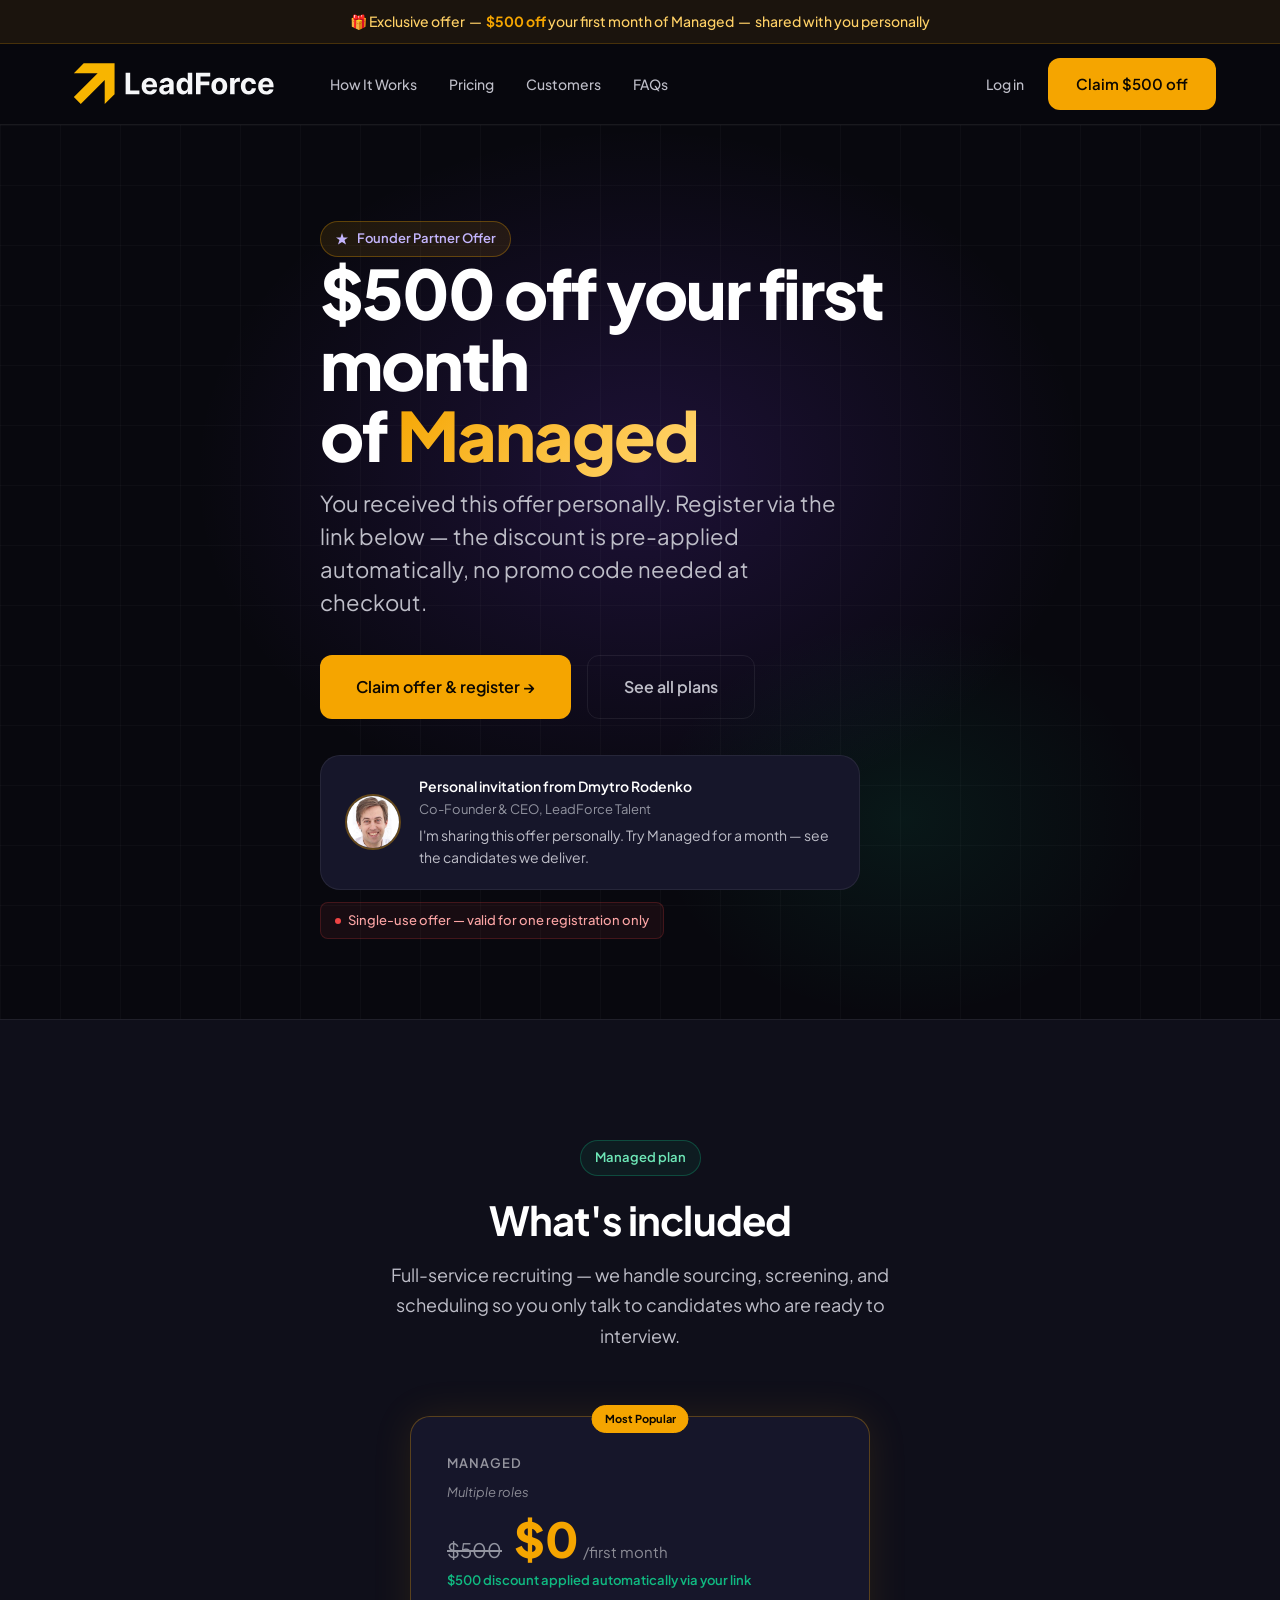
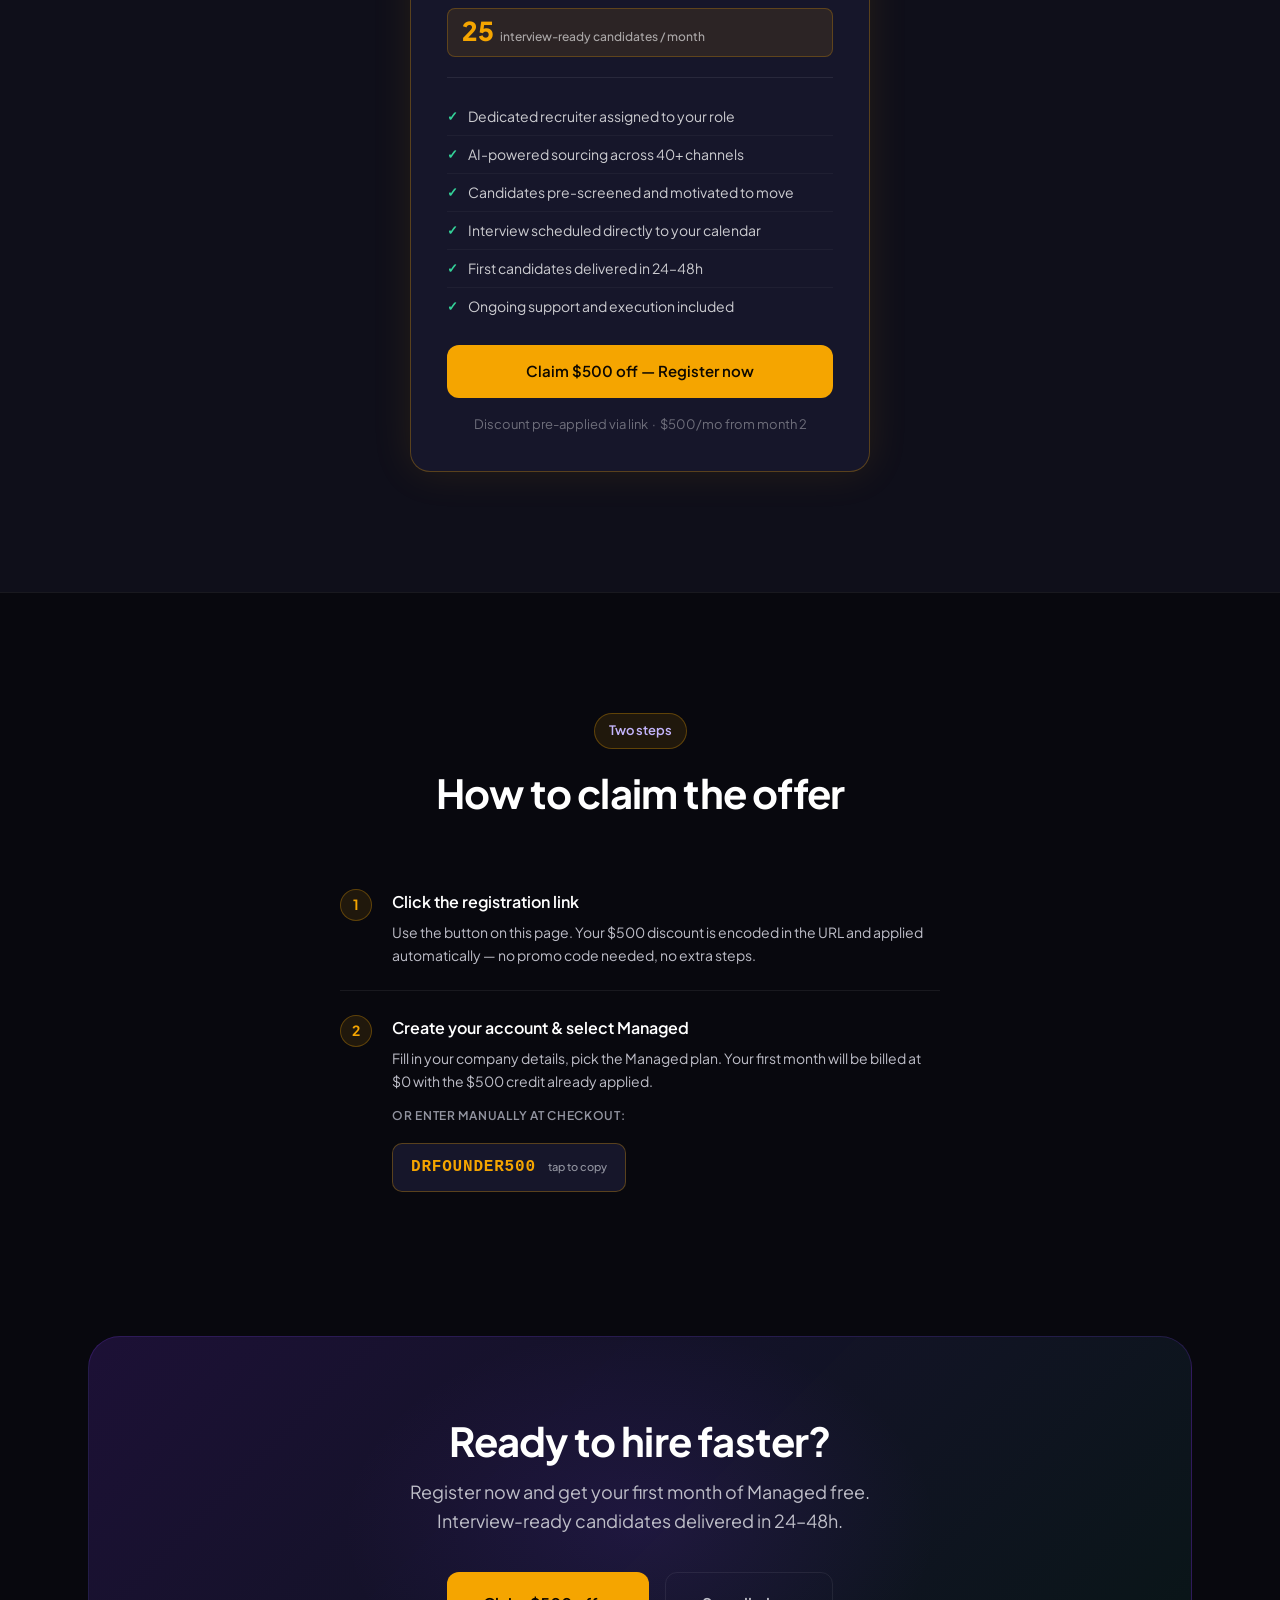
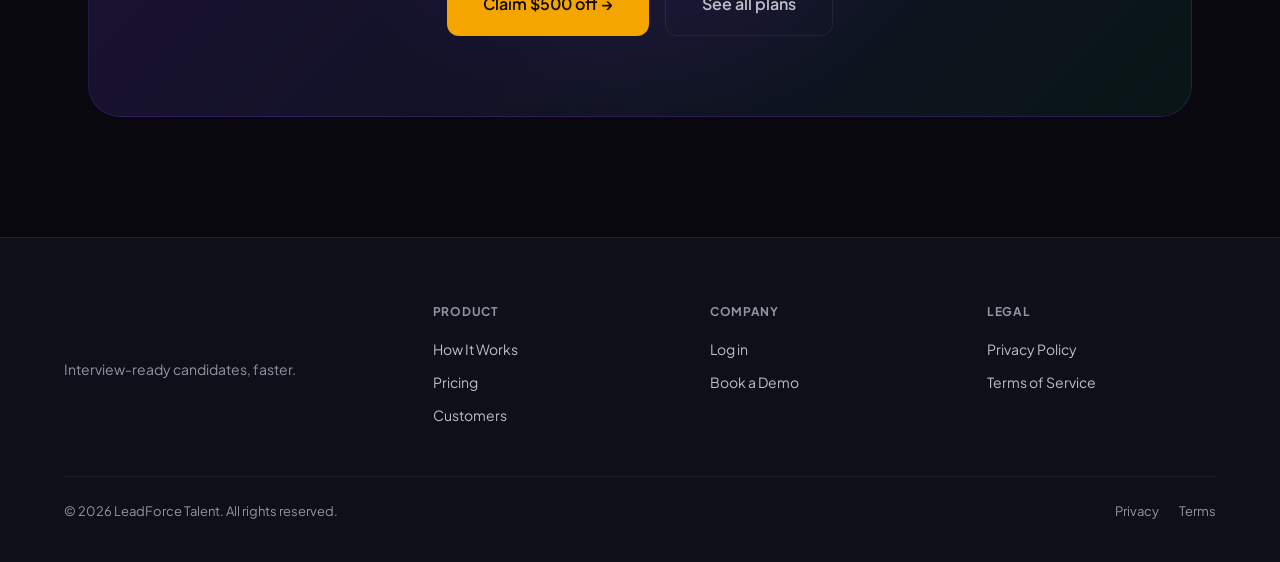
==== commit d624e888: "Add files via upload" ====
--- a/drfounder500.html
+++ b/drfounder500.html
@@ -134,6 +134,60 @@
       font-size: 13px;
       color: var(--accent-secondary);
       font-weight: 600;
+    }
+
+    .invite-block {
+      display: flex;
+      align-items: center;
+      gap: 18px;
+      background: var(--bg-elevated);
+      border: 1px solid var(--border);
+      border-radius: var(--radius-lg);
+      padding: 20px 24px;
+      margin-top: 36px;
+      max-width: 540px;
+    }
+    .invite-avatar {
+      width: 56px;
+      height: 56px;
+      border-radius: 50%;
+      object-fit: cover;
+      border: 2px solid rgba(245,165,0,0.35);
+      flex-shrink: 0;
+    }
+    .invite-text {
+      font-size: 14px;
+      color: var(--text-secondary);
+      line-height: 1.55;
+    }
+    .invite-text strong {
+      color: var(--text-primary);
+      font-weight: 600;
+    }
+    .invite-text em {
+      font-style: normal;
+      color: var(--text-muted);
+      font-size: 13px;
+    }
+
+    .one-time-note {
+      display: inline-flex;
+      align-items: center;
+      gap: 7px;
+      background: rgba(239,68,68,0.07);
+      border: 1px solid rgba(239,68,68,0.2);
+      border-radius: 8px;
+      padding: 7px 14px;
+      font-size: 13px;
+      font-weight: 500;
+      color: #FCA5A5;
+      margin-top: 12px;
+    }
+    .one-time-dot {
+      width: 6px; height: 6px;
+      border-radius: 50%;
+      background: #EF4444;
+      flex-shrink: 0;
     }
 
     .toast-notify {
@@ -228,9 +282,18 @@
         </a>
         <a href="pricing.html" class="btn btn-ghost btn-lg">See all plans</a>
       </div>
-      <p class="reveal reveal-delay-4" style="margin-top: 20px; font-size: 13px; color: var(--text-muted);">
-        No credit card required to start &nbsp;&middot;&nbsp; Offer shared with you personally
-      </p>
+      <div class="invite-block reveal reveal-delay-4">
+        <img class="invite-avatar" src="[data-uri]" alt="Dmytro Rodenko">
+        <div class="invite-text">
+          <strong>Personal invitation from Dmytro Rodenko</strong><br>
+          <em>Co-Founder &amp; CEO, LeadForce Talent</em>
+          <span style="margin-top:6px;display:block;">I&#39;m sharing this offer personally. Try Managed for a month &mdash; see the candidates we deliver.</span>
+        </div>
+      </div>
+      <div class="one-time-note reveal reveal-delay-4">
+        <div class="one-time-dot"></div>
+        Single-use offer &mdash; valid for one registration only
+      </div>
     </div>
   </div>
 </section>
@@ -328,12 +391,8 @@
   <div class="container">
     <div class="footer-grid">
       <div>
-        <a href="index.html" class="nav-logo" style="margin-bottom: 10px; display: inline-flex;">
-          <svg aria-label="LeadForce" viewBox="0 0 335 335" xmlns="http://www.w3.org/2000/svg" style="width:140px;height:auto;">
-            <path fill-rule="evenodd" clip-rule="evenodd" d="M62 136H30L15 151H30H51.2525L15 187.252L25.5 198L62 161.5L62 183V198L77 183L77 136H76.5H62Z" fill="#F8B500"/>
-            <path d="M307.842 183.479C305.317 183.479 303.144 182.968 301.322 181.945C299.511 180.912 298.116 179.452 297.135 177.567C296.155 175.67 295.665 173.428 295.665 170.839C295.665 168.314 296.155 166.098 297.135 164.191C298.116 162.284 299.495 160.798 301.274 159.733C303.064 158.668 305.163 158.135 307.57 158.135C309.19 158.135 310.697 158.396 312.093 158.918C313.499 159.429 314.724 160.202 315.768 161.235C316.823 162.268 317.643 163.568 318.229 165.134C318.815 166.69 319.108 168.511 319.108 170.599V172.469H298.382V168.25H312.7C312.7 167.27 312.487 166.402 312.061 165.646C311.635 164.889 311.043 164.298 310.287 163.872C309.541 163.435 308.673 163.217 307.682 163.217C306.649 163.217 305.733 163.456 304.934 163.936C304.145 164.404 303.528 165.038 303.08 165.837C302.633 166.626 302.404 167.505 302.393 168.474V172.485C302.393 173.7 302.617 174.749 303.064 175.633C303.522 176.517 304.167 177.199 304.998 177.679C305.829 178.158 306.814 178.398 307.954 178.398C308.71 178.398 309.403 178.291 310.031 178.078C310.66 177.865 311.198 177.545 311.645 177.119C312.093 176.693 312.434 176.171 312.668 175.553L318.964 175.969C318.645 177.482 317.99 178.803 316.999 179.932C316.019 181.05 314.751 181.924 313.195 182.553C311.651 183.17 309.866 183.479 307.842 183.479Z" fill="#F5F6F8"/>
-            <path d="M93.8445 183V150.273H100.764V177.295H114.794V183H93.8445Z" fill="#F5F6F8"/>
-          </svg>
+        <a href="index.html" style="margin-bottom: 10px; display: inline-block;">
+          <img src="assets/images/logo.svg" alt="LeadForce Talent" style="height:28px;width:auto;display:block;">
         </a>
         <p class="footer-brand-tag">Interview-ready candidates, faster.</p>
       </div>
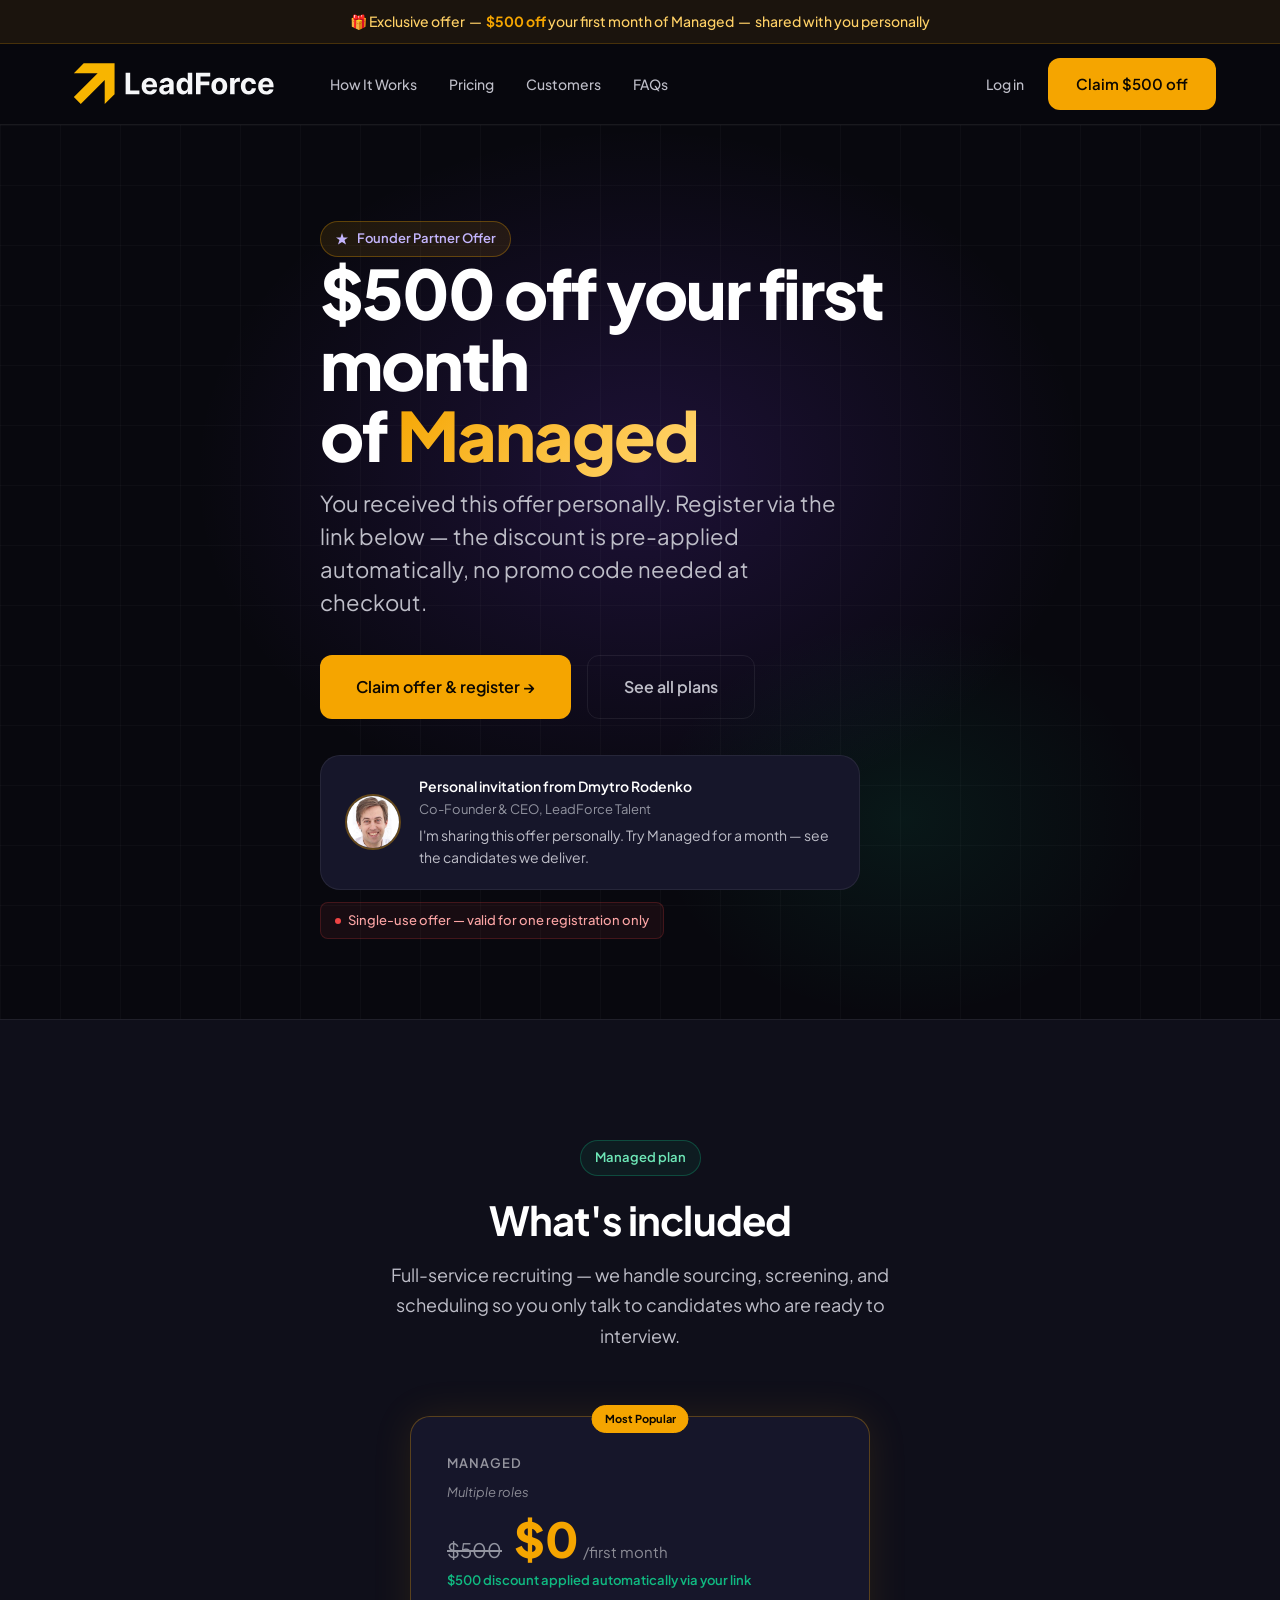
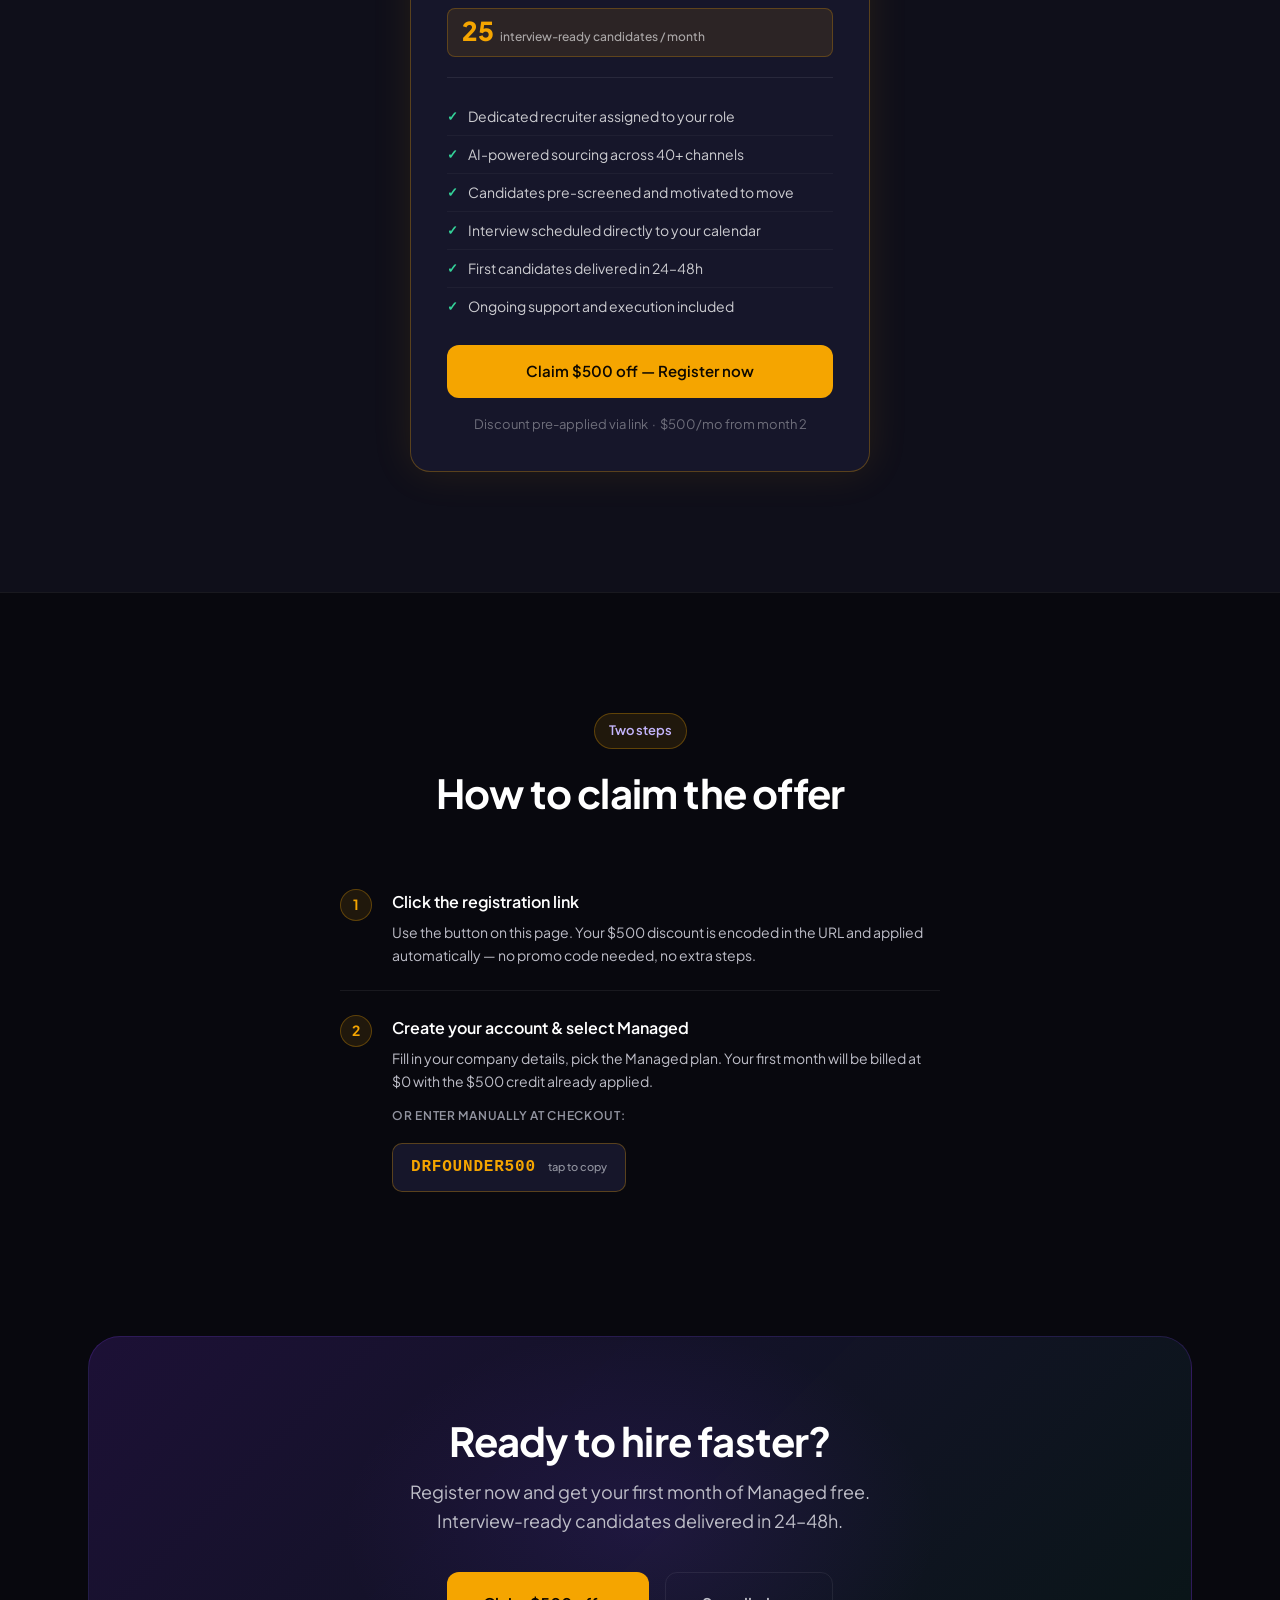
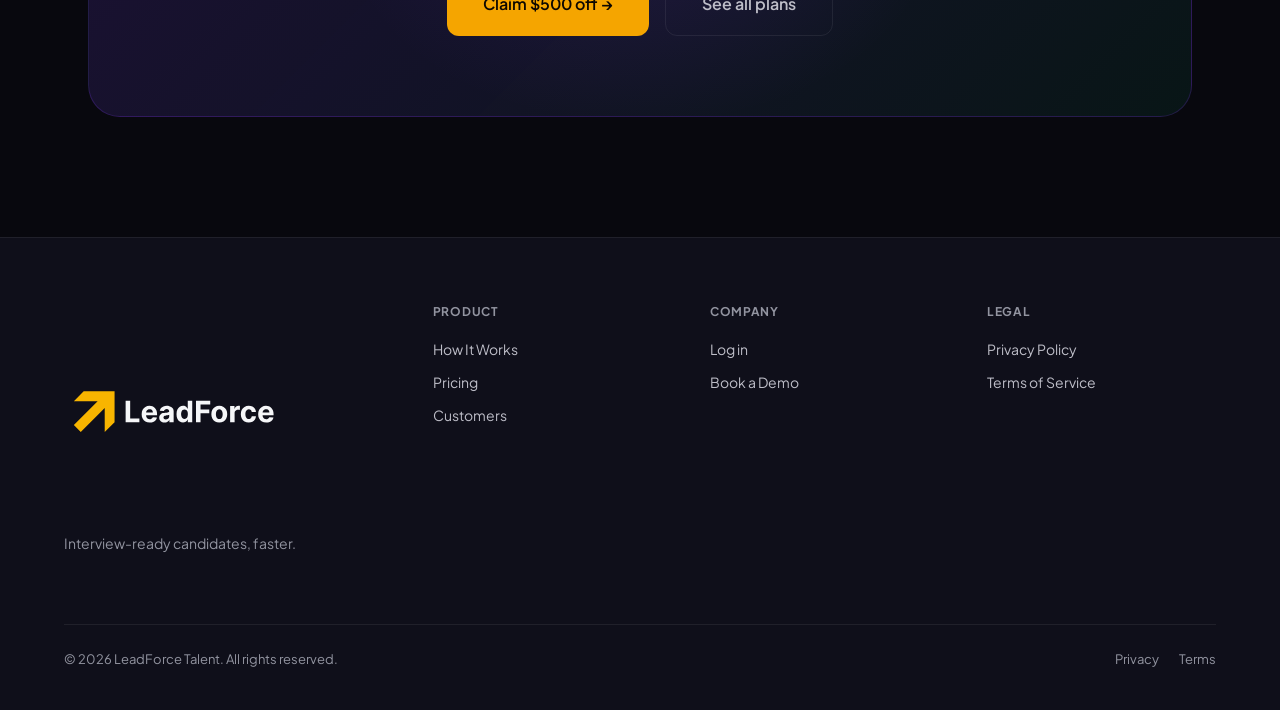
==== commit 9fb0a7ed: "Add files via upload" ====
--- a/drfounder500.html
+++ b/drfounder500.html
@@ -391,8 +391,19 @@
   <div class="container">
     <div class="footer-grid">
       <div>
-        <a href="index.html" style="margin-bottom: 10px; display: inline-block;">
-          <img src="assets/images/logo.svg" alt="LeadForce Talent" style="height:28px;width:auto;display:block;">
+        <a href="index.html" class="nav-logo" style="margin-bottom: 10px;">
+          <svg class="nav-logo-svg" aria-label="LeadForce" viewBox="0 0 335 335" xmlns="http://www.w3.org/2000/svg">
+            <path fill-rule="evenodd" clip-rule="evenodd" d="M62 136H30L15 151H30H51.2525L15 187.252L25.5 198L62 161.5L62 183V198L77 183L77 136H76.5H62Z" fill="#F8B500"/>
+            <path d="M307.842 183.479C305.317 183.479 303.144 182.968 301.322 181.945C299.511 180.912 298.116 179.452 297.135 177.567C296.155 175.67 295.665 173.428 295.665 170.839C295.665 168.314 296.155 166.098 297.135 164.191C298.116 162.284 299.495 160.798 301.274 159.733C303.064 158.668 305.163 158.135 307.57 158.135C309.19 158.135 310.697 158.396 312.093 158.918C313.499 159.429 314.724 160.202 315.768 161.235C316.823 162.268 317.643 163.568 318.229 165.134C318.815 166.69 319.108 168.511 319.108 170.599V172.469H298.382V168.25H312.7C312.7 167.27 312.487 166.402 312.061 165.646C311.635 164.889 311.043 164.298 310.287 163.872C309.541 163.435 308.673 163.217 307.682 163.217C306.649 163.217 305.733 163.456 304.934 163.936C304.145 164.404 303.528 165.038 303.08 165.837C302.633 166.626 302.404 167.505 302.393 168.474V172.485C302.393 173.7 302.617 174.749 303.064 175.633C303.522 176.517 304.167 177.199 304.998 177.679C305.829 178.158 306.814 178.398 307.954 178.398C308.71 178.398 309.403 178.291 310.031 178.078C310.66 177.865 311.198 177.545 311.645 177.119C312.093 176.693 312.434 176.171 312.668 175.553L318.964 175.969C318.645 177.482 317.99 178.803 316.999 179.932C316.019 181.05 314.751 181.924 313.195 182.553C311.651 183.17 309.866 183.479 307.842 183.479Z" fill="#F5F6F8"/>
+            <path d="M281.335 183.479C278.821 183.479 276.658 182.947 274.847 181.881C273.047 180.805 271.662 179.314 270.692 177.407C269.734 175.5 269.254 173.305 269.254 170.823C269.254 168.309 269.739 166.104 270.708 164.207C271.688 162.3 273.079 160.814 274.879 159.749C276.68 158.673 278.821 158.135 281.303 158.135C283.444 158.135 285.319 158.524 286.928 159.301C288.537 160.079 289.81 161.171 290.747 162.577C291.685 163.984 292.202 165.635 292.297 167.531H285.873C285.692 166.306 285.213 165.321 284.435 164.575C283.668 163.819 282.661 163.44 281.415 163.44C280.36 163.44 279.439 163.728 278.65 164.303C277.873 164.868 277.266 165.694 276.829 166.78C276.392 167.867 276.174 169.183 276.174 170.727C276.174 172.293 276.387 173.625 276.813 174.722C277.25 175.82 277.862 176.656 278.65 177.231C279.439 177.806 280.36 178.094 281.415 178.094C282.193 178.094 282.891 177.934 283.508 177.615C284.137 177.295 284.654 176.832 285.058 176.224C285.474 175.607 285.746 174.866 285.873 174.003H292.297C292.191 175.878 291.68 177.529 290.763 178.957C289.858 180.374 288.606 181.482 287.008 182.281C285.41 183.08 283.519 183.479 281.335 183.479Z" fill="#F5F6F8"/>
+            <path d="M252.974 183V158.455H259.574V162.737H259.83C260.277 161.214 261.028 160.063 262.083 159.285C263.138 158.497 264.352 158.103 265.727 158.103C266.068 158.103 266.435 158.124 266.829 158.167C267.223 158.21 267.57 158.268 267.868 158.343V164.383C267.548 164.287 267.106 164.202 266.542 164.127C265.977 164.053 265.46 164.016 264.992 164.016C263.99 164.016 263.095 164.234 262.307 164.671C261.529 165.097 260.911 165.694 260.453 166.461C260.006 167.228 259.782 168.112 259.782 169.113V183H252.974Z" fill="#F5F6F8"/>
+            <path d="M236.467 183.479C233.985 183.479 231.838 182.952 230.027 181.897C228.227 180.832 226.836 179.351 225.856 177.455C224.876 175.548 224.386 173.337 224.386 170.823C224.386 168.288 224.876 166.072 225.856 164.175C226.836 162.268 228.227 160.788 230.027 159.733C231.838 158.668 233.985 158.135 236.467 158.135C238.949 158.135 241.091 158.668 242.891 159.733C244.702 160.788 246.098 162.268 247.078 164.175C248.058 166.072 248.548 168.288 248.548 170.823C248.548 173.337 248.058 175.548 247.078 177.455C246.098 179.351 244.702 180.832 242.891 181.897C241.091 182.952 238.949 183.479 236.467 183.479ZM236.499 178.206C237.628 178.206 238.571 177.886 239.327 177.247C240.084 176.597 240.654 175.713 241.037 174.594C241.431 173.476 241.629 172.203 241.629 170.775C241.629 169.348 241.431 168.075 241.037 166.956C240.654 165.837 240.084 164.953 239.327 164.303C238.571 163.653 237.628 163.328 236.499 163.328C235.359 163.328 234.4 163.653 233.622 164.303C232.855 164.953 232.275 165.837 231.881 166.956C231.497 168.075 231.305 169.348 231.305 170.775C231.305 172.203 231.497 173.476 231.881 174.594C232.275 175.713 232.855 176.597 233.622 177.247C234.4 177.886 235.359 178.206 236.499 178.206Z" fill="#F5F6F8"/>
+            <path d="M200.983 183V150.273H222.652V155.978H207.903V163.776H221.214V169.481H207.903V183H200.983Z" fill="#F5F6F8"/>
+            <path d="M181.292 183.399C179.427 183.399 177.739 182.92 176.226 181.961C174.724 180.992 173.531 179.57 172.646 177.695C171.773 175.809 171.336 173.497 171.336 170.759C171.336 167.947 171.789 165.608 172.694 163.744C173.6 161.869 174.804 160.468 176.306 159.541C177.819 158.604 179.475 158.135 181.276 158.135C182.65 158.135 183.795 158.369 184.711 158.838C185.638 159.296 186.384 159.871 186.949 160.564C187.524 161.246 187.961 161.917 188.259 162.577H188.467V150.273H195.258V183H188.547V179.069H188.259C187.939 179.751 187.487 180.427 186.901 181.098C186.325 181.759 185.574 182.308 184.647 182.744C183.731 183.181 182.613 183.399 181.292 183.399ZM183.449 177.982C184.546 177.982 185.473 177.684 186.23 177.087C186.997 176.48 187.583 175.633 187.987 174.546C188.403 173.46 188.611 172.187 188.611 170.727C188.611 169.268 188.408 168 188.003 166.924C187.598 165.848 187.013 165.017 186.246 164.431C185.478 163.845 184.546 163.552 183.449 163.552C182.33 163.552 181.388 163.856 180.621 164.463C179.853 165.07 179.273 165.912 178.879 166.988C178.484 168.064 178.287 169.31 178.287 170.727C178.287 172.155 178.484 173.417 178.879 174.515C179.283 175.601 179.864 176.453 180.621 177.071C181.388 177.679 182.33 177.982 183.449 177.982Z" fill="#F5F6F8"/>
+            <path d="M153.143 183.463C151.577 183.463 150.181 183.192 148.956 182.648C147.731 182.094 146.761 181.279 146.047 180.203C145.344 179.117 144.993 177.764 144.993 176.145C144.993 174.781 145.243 173.636 145.744 172.709C146.245 171.782 146.926 171.036 147.789 170.472C148.652 169.907 149.632 169.481 150.73 169.193C151.838 168.906 152.999 168.703 154.213 168.586C155.641 168.437 156.791 168.298 157.665 168.17C158.539 168.032 159.172 167.83 159.567 167.563C159.961 167.297 160.158 166.903 160.158 166.381V166.285C160.158 165.273 159.838 164.49 159.199 163.936C158.571 163.382 157.676 163.105 156.514 163.105C155.289 163.105 154.315 163.376 153.59 163.92C152.866 164.452 152.386 165.124 152.152 165.933L145.856 165.422C146.175 163.93 146.804 162.641 147.741 161.555C148.679 160.457 149.888 159.616 151.369 159.03C152.86 158.433 154.586 158.135 156.546 158.135C157.91 158.135 159.215 158.295 160.462 158.614C161.719 158.934 162.832 159.429 163.801 160.101C164.782 160.772 165.554 161.635 166.119 162.689C166.683 163.733 166.965 164.985 166.965 166.445V183H160.509V179.596H160.318C159.924 180.363 159.396 181.04 158.736 181.626C158.075 182.201 157.282 182.654 156.355 182.984C155.428 183.304 154.357 183.463 153.143 183.463ZM155.092 178.765C156.094 178.765 156.978 178.568 157.745 178.174C158.512 177.769 159.114 177.226 159.551 176.544C159.987 175.862 160.206 175.09 160.206 174.227V171.622C159.993 171.761 159.7 171.888 159.327 172.006C158.965 172.112 158.555 172.213 158.096 172.309C157.638 172.395 157.18 172.474 156.722 172.549C156.264 172.613 155.849 172.672 155.476 172.725C154.677 172.842 153.979 173.028 153.382 173.284C152.786 173.54 152.322 173.886 151.992 174.323C151.662 174.749 151.497 175.282 151.497 175.921C151.497 176.848 151.832 177.556 152.503 178.046C153.185 178.526 154.048 178.765 155.092 178.765Z" fill="#F5F6F8"/>
+            <path d="M130.435 183.479C127.91 183.479 125.737 182.968 123.915 181.945C122.104 180.912 120.708 179.452 119.728 177.567C118.748 175.67 118.258 173.428 118.258 170.839C118.258 168.314 118.748 166.098 119.728 164.191C120.708 162.284 122.088 160.798 123.867 159.733C125.657 158.668 127.756 158.135 130.163 158.135C131.783 158.135 133.29 158.396 134.686 158.918C136.092 159.429 137.317 160.202 138.361 161.235C139.416 162.268 140.236 163.568 140.822 165.134C141.408 166.69 141.701 168.511 141.701 170.599V172.469H120.975V168.25H135.293C135.293 167.27 135.08 166.402 134.654 165.646C134.228 164.889 133.636 164.298 132.88 163.872C132.134 163.435 131.266 163.217 130.275 163.217C129.242 163.217 128.326 163.456 127.527 163.936C126.738 164.404 126.12 165.038 125.673 165.837C125.225 166.626 124.996 167.505 124.986 168.474V172.485C124.986 173.7 125.209 174.749 125.657 175.633C126.115 176.517 126.759 177.199 127.59 177.679C128.421 178.158 129.407 178.398 130.547 178.398C131.303 178.398 131.996 178.291 132.624 178.078C133.253 177.865 133.791 177.545 134.238 177.119C134.686 176.693 135.027 176.171 135.261 175.553L141.557 175.969C141.237 177.482 140.582 178.803 139.592 179.932C138.611 181.05 137.344 181.924 135.788 182.553C134.243 183.17 132.459 183.479 130.435 183.479Z" fill="#F5F6F8"/>
+            <path d="M93.8445 183V150.273H100.764V177.295H114.794V183H93.8445Z" fill="#F5F6F8"/>
+          </svg>
         </a>
         <p class="footer-brand-tag">Interview-ready candidates, faster.</p>
       </div>
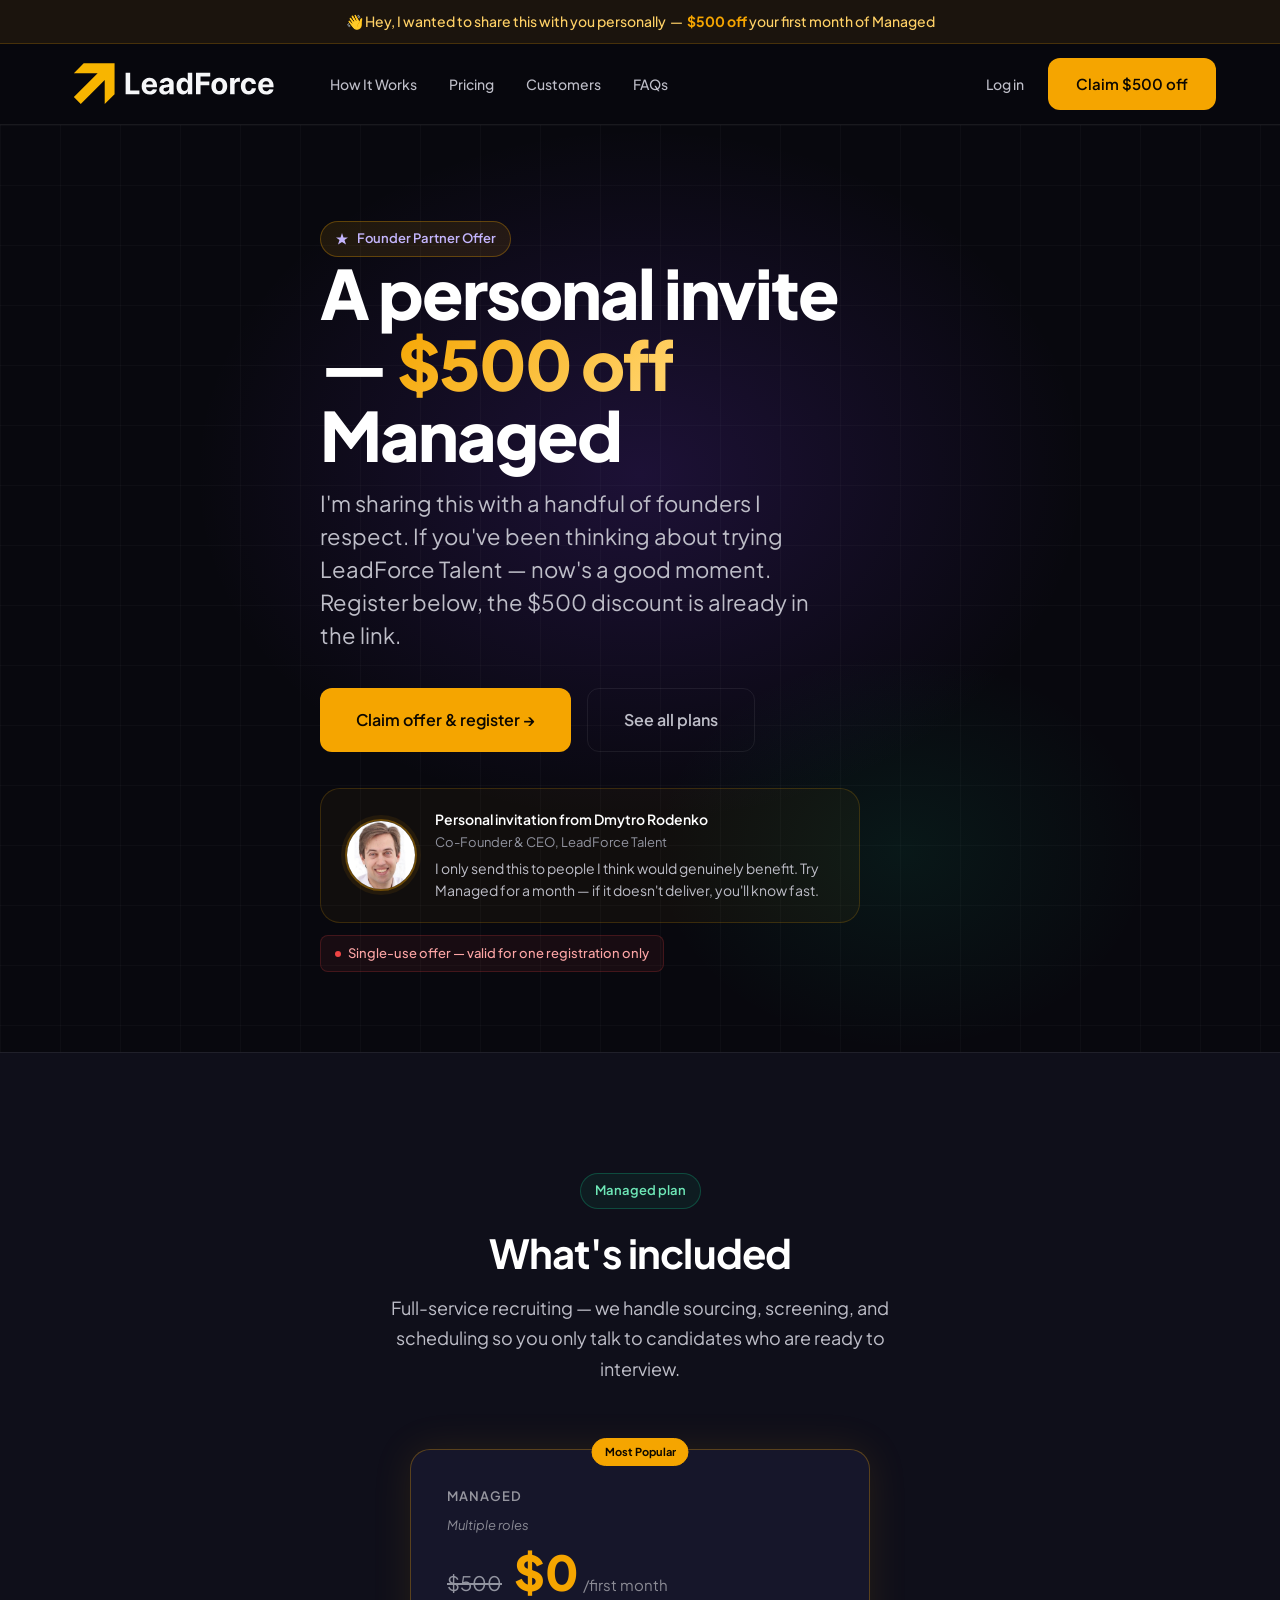
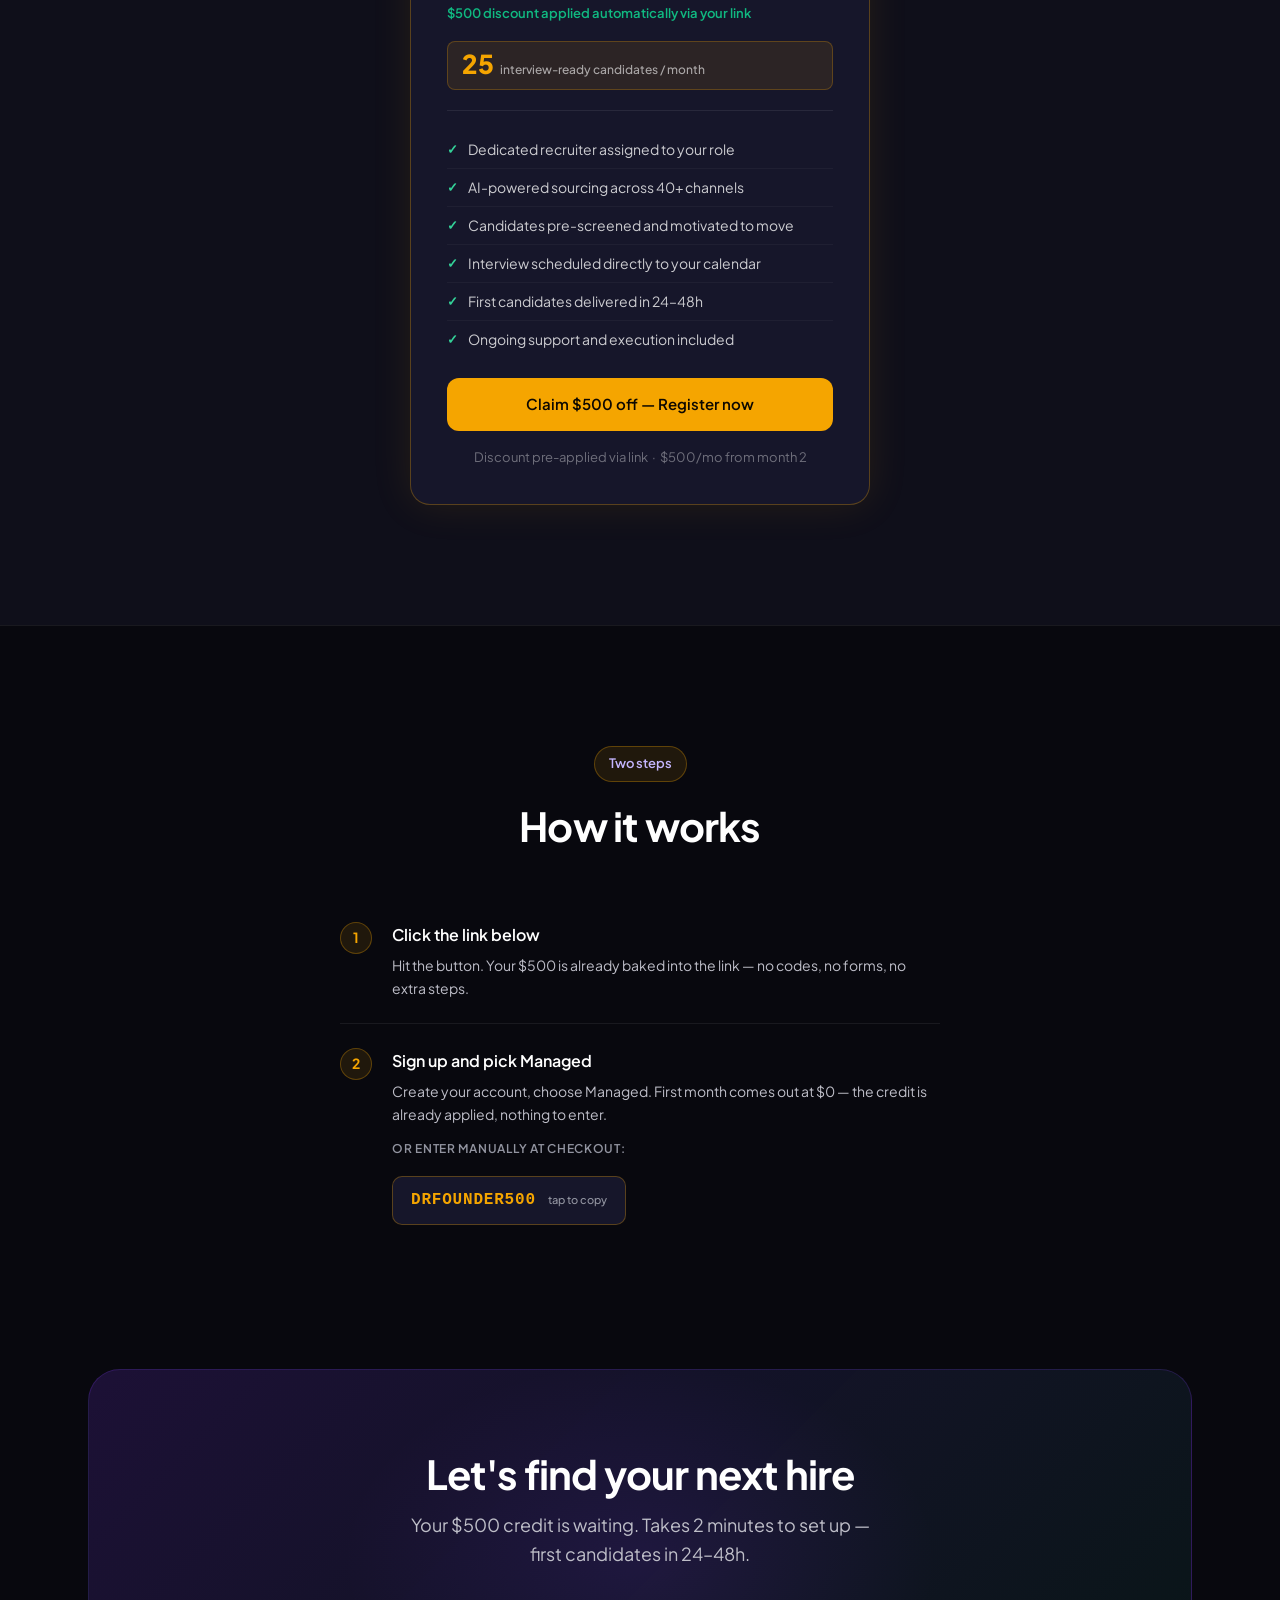
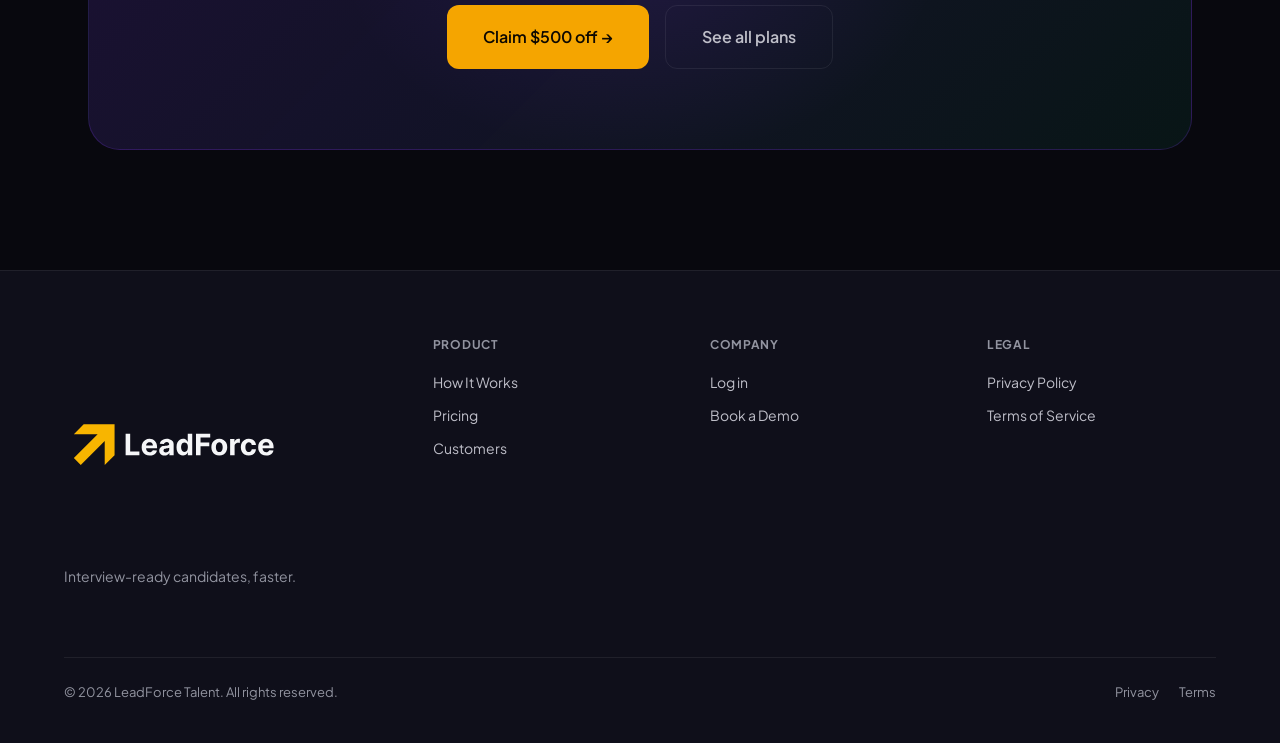
==== commit 85429a01: "Add files via upload" ====
--- a/drfounder500.html
+++ b/drfounder500.html
@@ -140,19 +140,20 @@
       display: flex;
       align-items: center;
       gap: 18px;
-      background: var(--bg-elevated);
-      border: 1px solid var(--border);
+      background: rgba(245,165,0,0.04);
+      border: 1px solid rgba(245,165,0,0.18);
       border-radius: var(--radius-lg);
       padding: 20px 24px;
       margin-top: 36px;
       max-width: 540px;
     }
     .invite-avatar {
-      width: 56px;
-      height: 56px;
+      width: 72px;
+      height: 72px;
       border-radius: 50%;
       object-fit: cover;
-      border: 2px solid rgba(245,165,0,0.35);
+      border: 2px solid rgba(245,165,0,0.4);
+      box-shadow: 0 0 0 4px rgba(245,165,0,0.08);
       flex-shrink: 0;
     }
     .invite-text {
@@ -217,7 +218,7 @@
 <body>
 
 <!-- Promo top bar instead of announcement bar -->
-<div class="promo-bar">🎁 Exclusive offer &nbsp;&mdash;&nbsp; <strong>$500 off</strong> your first month of Managed &nbsp;&mdash;&nbsp; shared with you personally</div>
+<div class="promo-bar">👋 Hey, I wanted to share this with you personally &nbsp;&mdash;&nbsp; <strong>$500 off</strong> your first month of Managed</div>
 
 <header class="nav">
   <div class="container">
@@ -271,10 +272,10 @@
         </span>
       </div>
       <h1 class="hero-h1 reveal reveal-delay-1">
-        $500 off your first month<br>of <span class="gradient-text">Managed</span>
+        A personal invite<br>— <span class="gradient-text">$500 off</span> Managed
       </h1>
       <p class="hero-h1-sub reveal reveal-delay-2" style="margin-top: 16px; max-width: 520px;">
-        You received this offer personally. Register via the link below &mdash; the discount is pre-applied automatically, no promo code needed at checkout.
+        I'm sharing this with a handful of founders I respect. If you've been thinking about trying LeadForce Talent &mdash; now's a good moment. Register below, the $500 discount is already in the link.
       </p>
       <div class="hero-ctas reveal reveal-delay-3">
         <a href="https://global.leadforcetalent.com/?id=DRFOUNDER500" class="btn btn-primary btn-lg" target="_blank" rel="noopener">
@@ -287,7 +288,7 @@
         <div class="invite-text">
           <strong>Personal invitation from Dmytro Rodenko</strong><br>
           <em>Co-Founder &amp; CEO, LeadForce Talent</em>
-          <span style="margin-top:6px;display:block;">I&#39;m sharing this offer personally. Try Managed for a month &mdash; see the candidates we deliver.</span>
+          <span style="margin-top:6px;display:block;">I only send this to people I think would genuinely benefit. Try Managed for a month &mdash; if it doesn&#39;t deliver, you&#39;ll know fast.</span>
         </div>
       </div>
       <div class="one-time-note reveal reveal-delay-4">
@@ -342,22 +343,22 @@
 <section class="section section-dark section-border-t">
   <div class="container">
     <div class="section-label reveal"><span class="badge">Two steps</span></div>
-    <h2 class="h2 section-headline reveal reveal-delay-1">How to claim the offer</h2>
+    <h2 class="h2 section-headline reveal reveal-delay-1">How it works</h2>
 
     <div style="max-width: 600px; margin: 48px auto 0;">
       <div class="steps-list">
         <div class="step-row reveal">
           <div class="step-number">1</div>
           <div class="step-row-body">
-            <h4>Click the registration link</h4>
-            <p>Use the button on this page. Your $500 discount is encoded in the URL and applied automatically &mdash; no promo code needed, no extra steps.</p>
+            <h4>Click the link below</h4>
+            <p>Hit the button. Your $500 is already baked into the link &mdash; no codes, no forms, no extra steps.</p>
           </div>
         </div>
         <div class="step-row reveal reveal-delay-1">
           <div class="step-number">2</div>
           <div class="step-row-body">
-            <h4>Create your account &amp; select Managed</h4>
-            <p>Fill in your company details, pick the Managed plan. Your first month will be billed at $0 with the $500 credit already applied.</p>
+            <h4>Sign up and pick Managed</h4>
+            <p>Create your account, choose Managed. First month comes out at $0 &mdash; the credit is already applied, nothing to enter.</p>
             <div style="margin-top: 14px;">
               <p style="font-size: 12px; color: var(--text-muted); text-transform: uppercase; letter-spacing: 0.06em; font-weight: 600; margin-bottom: 8px;">Or enter manually at checkout:</p>
               <div class="code-block" onclick="copyCode()">
@@ -376,8 +377,8 @@
 <div class="container" style="padding-bottom: 0;">
   <div class="cta-banner reveal">
     <div class="cta-banner-inner">
-      <h2 class="h2" style="margin-bottom: 12px;">Ready to hire faster?</h2>
-      <p>Register now and get your first month of Managed free. Interview-ready candidates delivered in 24&ndash;48h.</p>
+      <h2 class="h2" style="margin-bottom: 12px;">Let's find your next hire</h2>
+      <p>Your $500 credit is waiting. Takes 2 minutes to set up &mdash; first candidates in 24&ndash;48h.</p>
       <div class="cta-banner-btns">
         <a href="https://global.leadforcetalent.com/?id=DRFOUNDER500" class="btn btn-primary btn-lg" target="_blank" rel="noopener">Claim $500 off &rarr;</a>
         <a href="pricing.html" class="btn btn-ghost btn-lg">See all plans</a>
